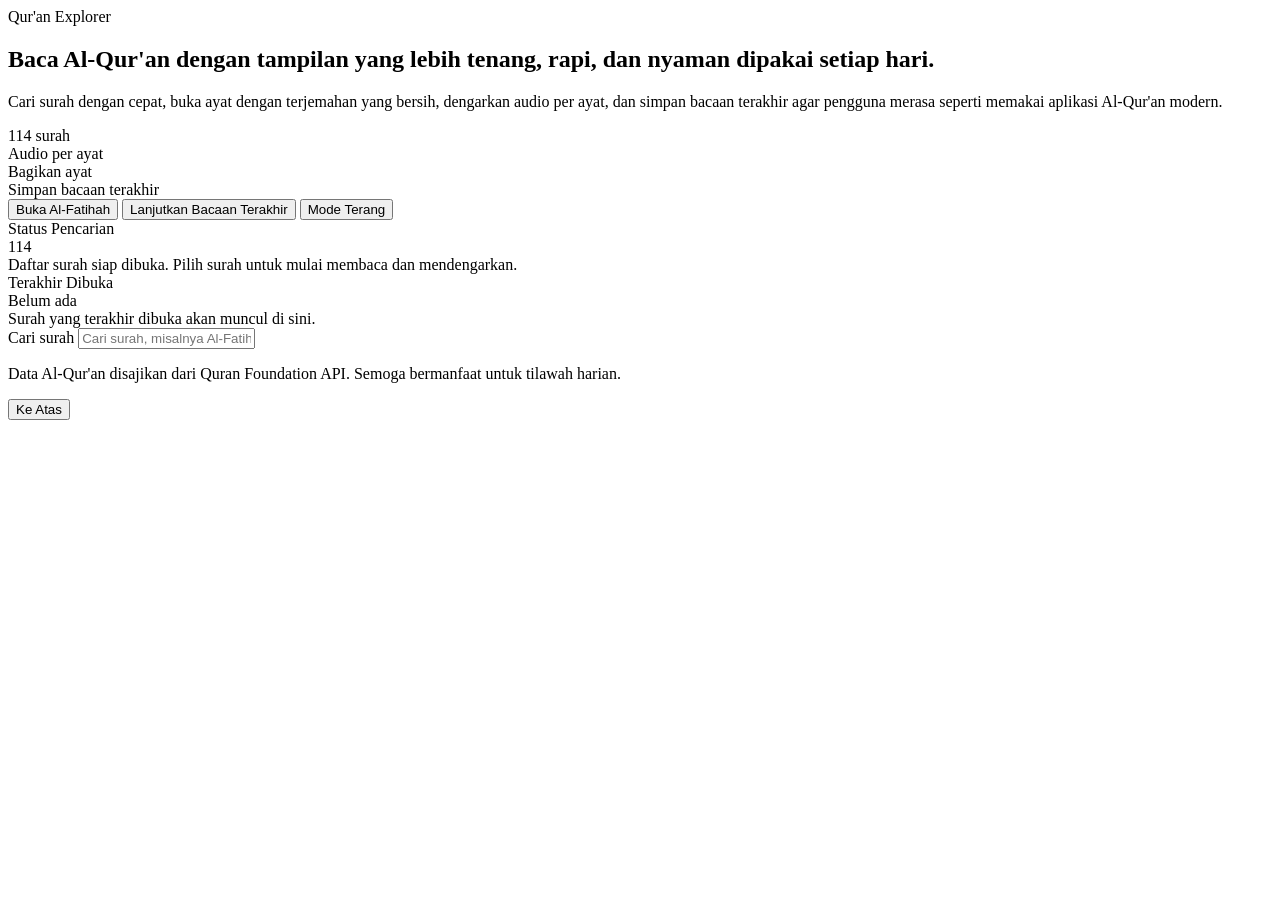
==== index.html @ 70265c22 "Update index.html" ====
<!DOCTYPE html>
<html lang="id">
<head>
<meta charset="UTF-8">
<meta name="viewport" content="width=device-width, initial-scale=1.0">
<link rel="icon" type="image/jpeg" href="https://files.catbox.moe/cnuo2n.png">
<title>Al-Qur'an</title>
<link rel="preconnect" href="https://fonts.googleapis.com">
<link rel="preconnect" href="https://fonts.gstatic.com" crossorigin>
<link href="https://fonts.googleapis.com/css2?family=Amiri+Quran&family=IBM+Plex+Sans+Arabic:wght@400;500;700&display=swap" rel="stylesheet">
<link rel="stylesheet" href="style-clean.css">
</head>
<body>
<main class="container">
  <section class="hero">
    <div class="hero-grid">
      <div>
        <div class="eyebrow">Qur'an Explorer</div>
        <h1>Baca Al-Qur'an dengan tampilan yang lebih tenang, rapi, dan nyaman dipakai setiap hari.</h1>
        <p>Cari surah dengan cepat, buka ayat dengan terjemahan yang bersih, dengarkan audio per ayat, dan simpan bacaan terakhir agar pengguna merasa seperti memakai aplikasi Al-Qur'an modern.</p>
        <div class="hero-chip-row">
          <div class="hero-chip">114 surah</div>
          <div class="hero-chip">Audio per ayat</div>
          <div class="hero-chip">Bagikan ayat</div>
          <div class="hero-chip">Simpan bacaan terakhir</div>
        </div>
        <div class="hero-actions">
          <button type="button" class="primary" onclick="loadSurah(1)">Buka Al-Fatihah</button>
          <button type="button" class="secondary" onclick="openLastRead()">Lanjutkan Bacaan Terakhir</button>
          <button type="button" class="theme-toggle" id="themeToggle">Mode Terang</button>
        </div>
      </div>

      <div class="hero-stats">
        <div class="hero-card">
          <div class="hero-card-label">Status Pencarian</div>
          <div class="hero-card-value" id="surah-count">114</div>
          <div class="hero-card-copy" id="surah-count-copy">Daftar surah siap dibuka. Pilih surah untuk mulai membaca dan mendengarkan.</div>
        </div>
        <div class="hero-card hero-card-lastread">
          <div class="hero-card-label">Terakhir Dibuka</div>
          <div class="hero-card-value hero-card-value-small" id="last-read-name">Belum ada</div>
          <div class="hero-card-copy" id="last-read-copy">Surah yang terakhir dibuka akan muncul di sini.</div>
        </div>
      </div>
    </div>

    <div class="search-box">
      <label class="sr-only" for="search">Cari surah</label>
      <input id="search" placeholder="Cari surah, misalnya Al-Fatihah..." autocomplete="off">
    </div>
  </section>

  <div class="stack">
    <section id="bookmarks" aria-live="polite"></section>
    <section id="list" aria-live="polite"></section>
    <section id="detail" aria-live="polite"></section>
  </div>
</main>
<footer class="app-footer">
  <div class="app-footer-inner">
    <p class="app-footer-copy">Data Al-Qur'an disajikan dari Quran Foundation API. Semoga bermanfaat untuk tilawah harian.</p>
    <button type="button" class="secondary app-footer-btn" onclick="window.scrollTo({ top: 0, behavior: 'smooth' })">Ke Atas</button>
  </div>
</footer>
<script src="script-clean.js"></script>
</body>
</html>
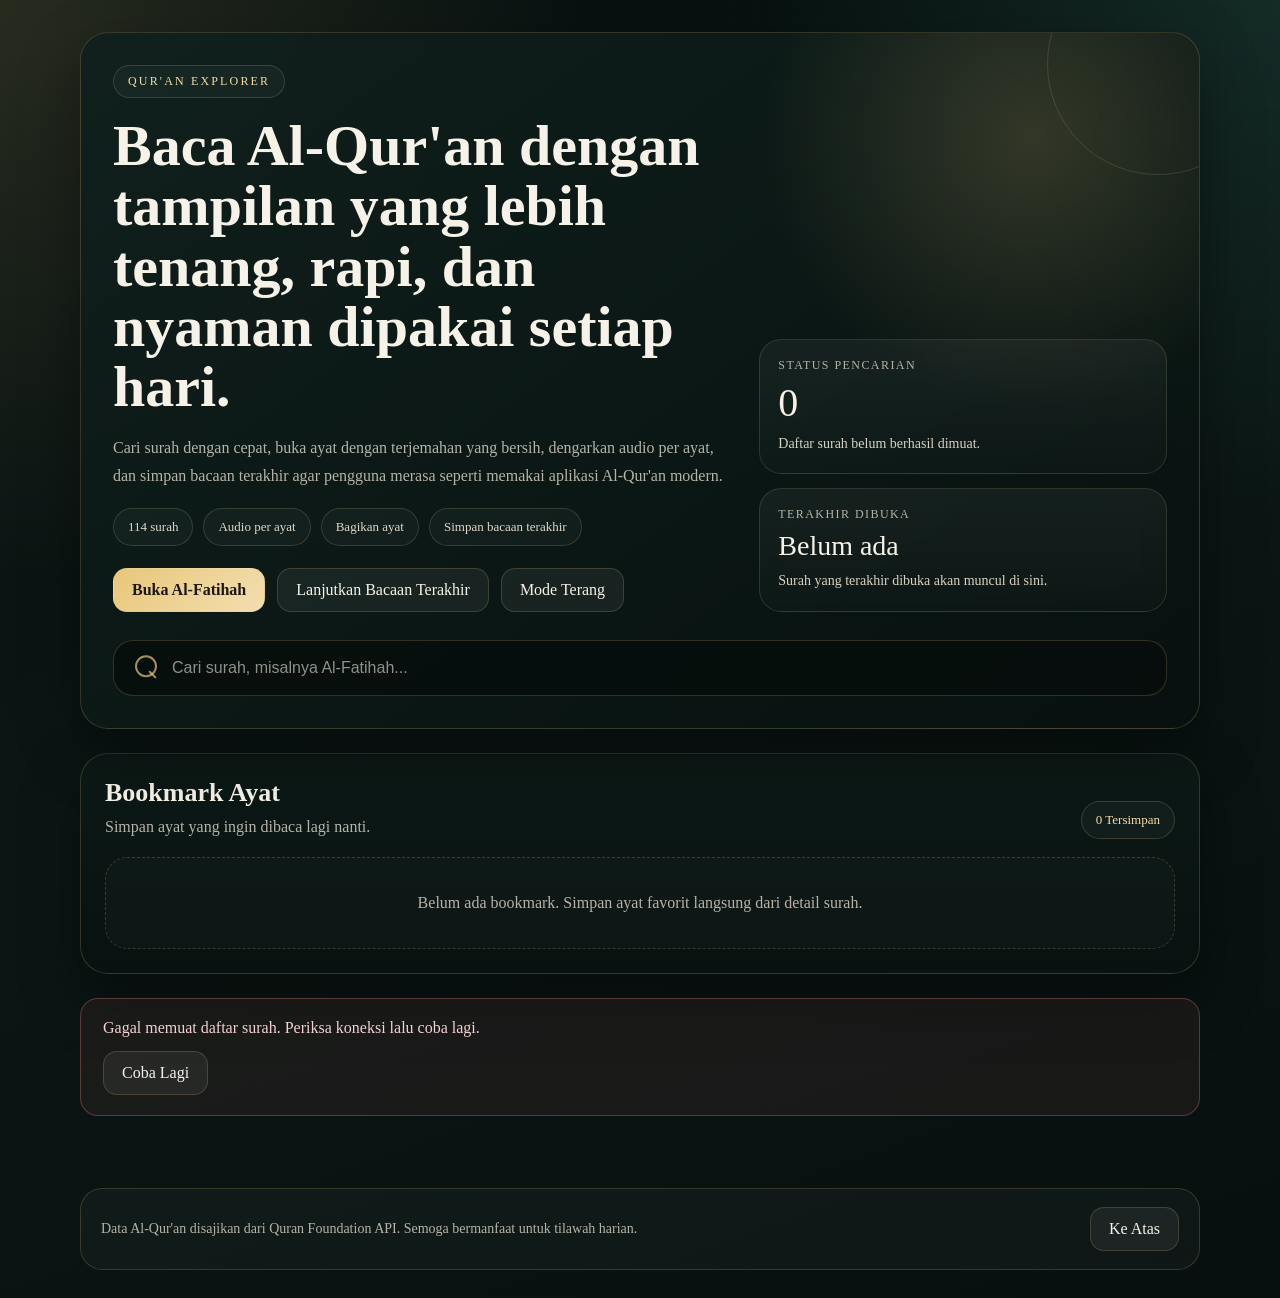
==== commit a617f59e: "Update index.html" ====
--- a/index.html
+++ b/index.html
@@ -8,7 +8,7 @@
 <link rel="preconnect" href="https://fonts.googleapis.com">
 <link rel="preconnect" href="https://fonts.gstatic.com" crossorigin>
 <link href="https://fonts.googleapis.com/css2?family=Amiri+Quran&family=IBM+Plex+Sans+Arabic:wght@400;500;700&display=swap" rel="stylesheet">
-<link rel="stylesheet" href="style-clean.css">
+<link rel="stylesheet" href="style.css">
 </head>
 <body>
 <main class="container">
@@ -63,6 +63,6 @@
     <button type="button" class="secondary app-footer-btn" onclick="window.scrollTo({ top: 0, behavior: 'smooth' })">Ke Atas</button>
   </div>
 </footer>
-<script src="script-clean.js"></script>
+<script src="script.js"></script>
 </body>
 </html>
--- a/style.css
+++ b/style.css
@@ -0,0 +1,1515 @@
+:root{
+  --bg:#08110f;
+  --bg-soft:#10201d;
+  --panel:rgba(12, 25, 22, 0.9);
+  --panel-strong:#132a25;
+  --line:rgba(202, 173, 111, 0.22);
+  --line-strong:rgba(240, 207, 138, 0.45);
+  --text:#f6f2e8;
+  --muted:#b7b3a8;
+  --accent:#e8c77a;
+  --accent-strong:#f4dba5;
+  --shadow:0 24px 60px rgba(0, 0, 0, 0.38);
+  --day-bg:#f8f4ed;
+  --day-panel:#fffaf1;
+  --day-text:#201a15;
+  --day-muted:#6e655c;
+  --day-line:rgba(178, 142, 83, 0.2);
+  --day-line-strong:rgba(178, 142, 83, 0.42);
+  --day-accent:#b0843f;
+  --day-accent-soft:#f2e2bc;
+  --day-shadow:0 22px 48px rgba(120, 91, 44, 0.12);
+}
+
+*{
+  box-sizing:border-box;
+}
+
+html{
+  scroll-behavior:smooth;
+}
+
+body{
+  margin:0;
+  min-height:100vh;
+  font-family:"IBM Plex Sans Arabic", Georgia, "Times New Roman", serif;
+  color:var(--text);
+  background:
+    radial-gradient(circle at top left, rgba(232, 199, 122, 0.15), transparent 32%),
+    radial-gradient(circle at top right, rgba(41, 86, 75, 0.35), transparent 28%),
+    linear-gradient(160deg, #06100f 0%, #0b1614 48%, #07100f 100%);
+}
+
+body::before{
+  content:"";
+  position:fixed;
+  inset:0;
+  pointer-events:none;
+  background-image:
+    linear-gradient(rgba(255,255,255,0.02) 1px, transparent 1px),
+    linear-gradient(90deg, rgba(255,255,255,0.02) 1px, transparent 1px);
+  background-size:26px 26px;
+  mask-image:linear-gradient(to bottom, rgba(0,0,0,0.35), rgba(0,0,0,0.08));
+}
+
+body.day{
+  color:var(--day-text);
+  background:
+    radial-gradient(circle at top left, rgba(214, 181, 109, 0.16), transparent 28%),
+    radial-gradient(circle at top right, rgba(214, 181, 109, 0.1), transparent 24%),
+    linear-gradient(160deg, #fcf8f0 0%, #efe5d3 48%, #fbf8f2 100%);
+}
+
+body.day::before{
+  background-image:
+    linear-gradient(rgba(124,96,54,0.04) 1px, transparent 1px),
+    linear-gradient(90deg, rgba(124,96,54,0.04) 1px, transparent 1px);
+}
+
+body.modal-open{
+  overflow:hidden;
+}
+
+.container{
+  width:min(1120px, calc(100% - 32px));
+  margin:0 auto;
+  padding:32px 0 48px;
+}
+
+.app-footer{
+  padding:0 0 28px;
+}
+
+.app-footer-inner{
+  width:min(1120px, calc(100% - 32px));
+  margin:0 auto;
+  padding:18px 20px;
+  border:1px solid var(--line);
+  border-radius:22px;
+  background:rgba(255,255,255,0.03);
+  display:flex;
+  align-items:center;
+  justify-content:space-between;
+  gap:16px;
+}
+
+.app-footer-copy{
+  margin:0;
+  color:var(--muted);
+  line-height:1.7;
+  font-size:14px;
+}
+
+.app-footer-btn{
+  white-space:nowrap;
+}
+
+.sr-only{
+  position:absolute;
+  width:1px;
+  height:1px;
+  padding:0;
+  margin:-1px;
+  overflow:hidden;
+  clip:rect(0, 0, 0, 0);
+  white-space:nowrap;
+  border:0;
+}
+
+.loading-spinner{
+  display:flex;
+  align-items:center;
+  justify-content:center;
+  min-height:200px;
+}
+
+.spinner{
+  width:48px;
+  height:48px;
+  border:4px solid rgba(232, 199, 122, 0.2);
+  border-top:4px solid var(--accent);
+  border-radius:50%;
+  animation:spin 1s linear infinite;
+}
+
+@keyframes spin{
+  0%{transform:rotate(0deg);}
+  100%{transform:rotate(360deg);}
+}
+
+.loading-text{
+  margin-left:16px;
+  color:var(--accent);
+  font-size:16px;
+}
+
+.hero{
+  position:relative;
+  overflow:hidden;
+  padding:32px;
+  margin-bottom:24px;
+  border:1px solid var(--line);
+  border-radius:28px;
+  background:
+    radial-gradient(circle at 85% 15%, rgba(232, 199, 122, 0.18), transparent 24%),
+    linear-gradient(145deg, rgba(16, 32, 29, 0.94), rgba(8, 17, 15, 0.92));
+  box-shadow:var(--shadow);
+}
+
+body.day .hero,
+body.day .detail-panel,
+body.day .surah,
+body.day .hero-card,
+body.day .player-banner,
+body.day .ayat,
+body.day .bismillah-card,
+body.day .bookmark-panel,
+body.day .bookmark-card,
+body.day .tajweed-guide{
+  background:linear-gradient(180deg, rgba(255,255,255,0.96), rgba(248, 242, 230, 0.95));
+  color:var(--day-text);
+  border-color:var(--day-line);
+  box-shadow:var(--day-shadow);
+}
+
+body.day .hero{
+  background:
+    radial-gradient(circle at 85% 15%, rgba(214, 181, 109, 0.18), transparent 24%),
+    linear-gradient(145deg, rgba(255,255,255,0.96), rgba(247, 240, 226, 0.98));
+}
+
+body.day .hero-chip,
+body.day .section-tag,
+body.day .detail-pill,
+body.day .surah-stat,
+body.day .ayat-number{
+  background:rgba(176, 132, 63, 0.08);
+  color:#7b5929;
+  border-color:rgba(176, 132, 63, 0.16);
+}
+
+body.day .hero p,
+body.day .hero-card-copy,
+body.day .section-copy,
+body.day .detail-subtitle,
+body.day .player-status-label,
+body.day .surah-meta,
+body.day .arti,
+body.day .status-box,
+body.day .empty-state{
+  color:var(--day-muted);
+}
+
+body.day .search-box input,
+body.day button,
+body.day .status-box{
+  background:rgba(255,255,255,0.85);
+  color:var(--day-text);
+  border-color:var(--day-line);
+}
+
+body.day .app-footer-inner{
+  background:rgba(255,255,255,0.72);
+  border-color:var(--day-line);
+  box-shadow:var(--day-shadow);
+}
+
+body.day .app-footer-copy{
+  color:var(--day-muted);
+}
+
+body.day .surah-number{
+  background:rgba(176, 132, 63, 0.08);
+  color:var(--day-accent);
+  border-color:rgba(176, 132, 63, 0.18);
+}
+
+body.day .surah-meta,
+body.day .bookmark-meta,
+body.day .tajweed-item-reading,
+body.day .tajweed-legend-copy{
+  color:var(--day-muted);
+}
+
+body.day .surah-arabic,
+body.day .detail-title,
+body.day .bookmark-title,
+body.day .tajweed-item-name{
+  color:#6f4b17;
+}
+
+body.day .player-status-text,
+body.day .bookmark-arti{
+  color:#52463c;
+}
+
+body.day .tajweed-item-arabic{
+  background:rgba(176, 132, 63, 0.09);
+  color:#7a5522;
+}
+
+body.day .tajweed-item-reading{
+  color:var(--day-muted);
+}
+
+body.day .arab-tajweed{
+  color:#2a241d;
+}
+
+body.day .empty-state{
+  background:rgba(255,255,255,0.65);
+  border-color:rgba(176, 132, 63, 0.2);
+}
+
+body.day button:hover{
+  border-color:var(--day-line-strong);
+  background:rgba(176, 132, 63, 0.08);
+}
+
+body.day button.primary{
+  background:linear-gradient(135deg, #c89d57, #edd6a6);
+  color:#2b2115;
+}
+
+body.day button.primary:hover{
+  background:linear-gradient(135deg, #d4aa63, #f1ddaf);
+}
+
+body.day .search-box input{
+  background:rgba(255,255,255,0.92);
+}
+
+body.day .search-box::before{
+  border-color:rgba(176, 132, 63, 0.8);
+}
+
+body.day .search-box::after{
+  background:rgba(176, 132, 63, 0.8);
+}
+
+body.day .surah:hover,
+body.day .ayat.is-playing,
+body.day .surah.is-selected{
+  border-color:var(--day-line-strong);
+  background:linear-gradient(180deg, rgba(255,255,255,0.98), rgba(243, 232, 210, 0.98));
+}
+
+body.day .share-panel{
+  background:linear-gradient(180deg, rgba(255,255,255,0.98), rgba(246, 237, 222, 0.98));
+  border-color:var(--day-line-strong);
+}
+
+body.day .reading-tools{
+  background:rgba(255,255,255,0.72);
+  border-color:var(--day-line);
+}
+
+body.day .reading-tools-text{
+  color:#5c5146;
+}
+
+body.day .jump-ayah-input{
+  background:rgba(255,255,255,0.9);
+  color:var(--day-text);
+  border-color:var(--day-line);
+}
+
+body.day .detail-fab-btn{
+  background:rgba(255,255,255,0.94);
+  color:#7a5522;
+  border-color:var(--day-line);
+  box-shadow:var(--day-shadow);
+}
+
+body.day .app-toast{
+  background:rgba(255,255,255,0.96);
+  color:var(--day-text);
+  border-color:var(--day-line);
+}
+
+.hero-grid{
+  position:relative;
+  z-index:1;
+  display:grid;
+  grid-template-columns:minmax(0, 1.45fr) minmax(280px, 0.95fr);
+  gap:24px;
+  align-items:end;
+}
+
+.hero::after{
+  content:"";
+  position:absolute;
+  width:220px;
+  height:220px;
+  right:-70px;
+  top:-80px;
+  border-radius:50%;
+  border:1px solid rgba(240, 219, 165, 0.14);
+}
+
+.eyebrow{
+  display:inline-flex;
+  align-items:center;
+  gap:8px;
+  padding:8px 14px;
+  margin-bottom:18px;
+  border:1px solid rgba(240, 219, 165, 0.16);
+  border-radius:999px;
+  background:rgba(255,255,255,0.03);
+  color:var(--accent-strong);
+  font-size:12px;
+  letter-spacing:0.18em;
+  text-transform:uppercase;
+}
+
+.hero h1{
+  margin:0;
+  max-width:650px;
+  font-size:clamp(34px, 5vw, 58px);
+  line-height:1.04;
+  font-weight:700;
+}
+
+.hero p{
+  margin:16px 0 0;
+  max-width:650px;
+  color:var(--muted);
+  font-size:16px;
+  line-height:1.75;
+}
+
+.hero-chip-row{
+  display:flex;
+  flex-wrap:wrap;
+  gap:10px;
+  margin-top:18px;
+}
+
+.hero-chip{
+  padding:10px 14px;
+  border:1px solid rgba(240, 219, 165, 0.16);
+  border-radius:999px;
+  background:rgba(255,255,255,0.03);
+  color:#dfd7c8;
+  font-size:13px;
+}
+
+.hero-actions{
+  display:flex;
+  flex-wrap:wrap;
+  gap:12px;
+  margin-top:22px;
+}
+
+.hero-stats{
+  display:grid;
+  gap:14px;
+}
+
+.hero-card{
+  padding:18px;
+  border:1px solid rgba(240, 219, 165, 0.14);
+  border-radius:22px;
+  background:linear-gradient(180deg, rgba(255,255,255,0.05), rgba(255,255,255,0.02));
+  backdrop-filter:blur(10px);
+}
+
+.hero-card-label{
+  margin-bottom:10px;
+  color:var(--muted);
+  font-size:12px;
+  letter-spacing:0.12em;
+  text-transform:uppercase;
+}
+
+.hero-card-value{
+  font-size:40px;
+  line-height:1;
+}
+
+.hero-card-value-small{
+  font-size:28px;
+}
+
+.hero-card-copy{
+  margin-top:10px;
+  color:#d8d2c4;
+  line-height:1.6;
+  font-size:14px;
+}
+
+.search-box{
+  position:relative;
+  margin-top:28px;
+}
+
+.search-box input{
+  width:100%;
+  padding:18px 22px 18px 58px;
+  border:1px solid var(--line);
+  border-radius:20px;
+  background:rgba(6, 13, 12, 0.72);
+  color:var(--text);
+  font-size:16px;
+  outline:none;
+  transition:border-color .25s ease, box-shadow .25s ease, transform .25s ease;
+}
+
+.search-box input::placeholder{
+  color:#8f9189;
+}
+
+.search-box::before{
+  content:"";
+  position:absolute;
+  left:22px;
+  top:50%;
+  width:18px;
+  height:18px;
+  border:2px solid rgba(232, 199, 122, 0.7);
+  border-radius:50%;
+  transform:translateY(-58%);
+}
+
+.search-box::after{
+  content:"";
+  position:absolute;
+  left:36px;
+  top:54%;
+  width:10px;
+  height:2px;
+  border-radius:999px;
+  background:rgba(232, 199, 122, 0.7);
+  transform:rotate(45deg);
+  transform-origin:left center;
+}
+
+.search-box input:focus{
+  border-color:var(--line-strong);
+  box-shadow:0 0 0 5px rgba(232, 199, 122, 0.08);
+  transform:translateY(-1px);
+}
+
+.stack{
+  display:grid;
+  gap:24px;
+}
+
+.list-grid{
+  display:grid;
+  grid-template-columns:repeat(auto-fit, minmax(240px, 1fr));
+  gap:16px;
+}
+
+.section-head{
+  display:flex;
+  align-items:flex-end;
+  justify-content:space-between;
+  gap:16px;
+  margin:0 0 18px;
+}
+
+.section-title{
+  margin:0;
+  font-size:26px;
+}
+
+.section-copy{
+  margin-top:6px;
+  color:var(--muted);
+  line-height:1.6;
+}
+
+.section-tag{
+  padding:10px 14px;
+  border:1px solid var(--line);
+  border-radius:999px;
+  background:rgba(255,255,255,0.03);
+  color:var(--accent-strong);
+  font-size:13px;
+  white-space:nowrap;
+}
+
+.surah{
+  position:relative;
+  overflow:hidden;
+  width:100%;
+  padding:18px;
+  border:1px solid var(--line);
+  border-radius:22px;
+  background:linear-gradient(180deg, rgba(18, 36, 32, 0.94), rgba(10, 22, 19, 0.96));
+  box-shadow:0 20px 40px rgba(0, 0, 0, 0.18);
+  cursor:pointer;
+  text-align:left;
+  transition:transform .22s ease, border-color .22s ease, box-shadow .22s ease;
+}
+
+.surah::before{
+  content:"";
+  position:absolute;
+  inset:0;
+  background:linear-gradient(135deg, rgba(232, 199, 122, 0.08), transparent 45%);
+  opacity:0;
+  transition:opacity .22s ease;
+}
+
+.surah:hover{
+  transform:translateY(-4px);
+  border-color:var(--line-strong);
+  box-shadow:0 24px 45px rgba(0, 0, 0, 0.28);
+}
+
+.surah:hover::before,
+.surah.is-selected::before{
+  opacity:1;
+}
+
+.surah.is-selected{
+  border-color:var(--line-strong);
+  background:linear-gradient(180deg, rgba(28, 54, 48, 0.98), rgba(11, 24, 21, 0.98));
+}
+
+.surah:focus-visible,
+button:focus-visible,
+.search-box input:focus-visible{
+  outline:2px solid var(--accent-strong);
+  outline-offset:3px;
+}
+
+.surah-number{
+  display:flex;
+  align-items:center;
+  justify-content:center;
+  width:46px;
+  height:46px;
+  margin-bottom:18px;
+  border:1px solid rgba(240, 219, 165, 0.22);
+  border-radius:16px;
+  background:rgba(255,255,255,0.03);
+  color:var(--accent);
+  font-size:15px;
+}
+
+.surah-name{
+  margin:0 0 6px;
+  font-size:23px;
+  line-height:1.2;
+}
+
+.surah-arabic{
+  color:var(--accent-strong);
+  font-size:18px;
+  text-align:right;
+}
+
+.surah-meta{
+  margin-top:10px;
+  color:var(--muted);
+  font-size:14px;
+  line-height:1.6;
+}
+
+.surah-stats{
+  display:flex;
+  flex-wrap:wrap;
+  gap:8px;
+  margin-top:14px;
+}
+
+.surah-stat{
+  padding:6px 10px;
+  border:1px solid rgba(240, 219, 165, 0.12);
+  border-radius:999px;
+  background:rgba(255,255,255,0.03);
+  color:#ddd4c3;
+  font-size:12px;
+}
+
+.surah-foot{
+  display:flex;
+  align-items:center;
+  justify-content:space-between;
+  gap:12px;
+  margin-top:18px;
+}
+
+.surah-badge{
+  padding:7px 10px;
+  border-radius:999px;
+  background:rgba(232, 199, 122, 0.12);
+  color:var(--accent-strong);
+  font-size:12px;
+}
+
+.surah-arrow{
+  color:var(--accent-strong);
+  font-size:13px;
+  letter-spacing:0.08em;
+  text-transform:uppercase;
+}
+
+.detail-panel{
+  padding:24px;
+  border:1px solid var(--line);
+  border-radius:28px;
+  background:linear-gradient(180deg, rgba(13, 26, 23, 0.98), rgba(8, 18, 16, 0.96));
+  box-shadow:var(--shadow);
+}
+
+.bookmark-panel{
+  padding:24px;
+  border:1px solid var(--line);
+  border-radius:28px;
+  background:linear-gradient(180deg, rgba(13, 26, 23, 0.98), rgba(8, 18, 16, 0.96));
+  box-shadow:var(--shadow);
+}
+
+.bookmark-list{
+  display:grid;
+  grid-template-columns:repeat(auto-fit, minmax(260px, 1fr));
+  gap:16px;
+}
+
+.bookmark-card{
+  padding:18px;
+  border:1px solid var(--line);
+  border-radius:22px;
+  background:rgba(255,255,255,0.03);
+}
+
+.bookmark-top,
+.bookmark-actions{
+  display:flex;
+  align-items:flex-start;
+  justify-content:space-between;
+  gap:12px;
+}
+
+.bookmark-title{
+  font-size:20px;
+  font-weight:700;
+}
+
+.bookmark-meta{
+  margin-top:4px;
+  color:var(--muted);
+  font-size:14px;
+}
+
+.bookmark-arab{
+  margin:16px 0 10px;
+  text-align:right;
+  font-family:"Amiri Quran", "Traditional Arabic", serif;
+  font-size:28px;
+  line-height:1.9;
+}
+
+.bookmark-arti{
+  color:#d4cec1;
+  line-height:1.7;
+  font-size:14px;
+}
+
+.detail-shell{
+  display:grid;
+  gap:16px;
+}
+
+.detail-head{
+  display:flex;
+  align-items:flex-start;
+  justify-content:space-between;
+  gap:16px;
+}
+
+.detail-title{
+  margin:0;
+  font-size:30px;
+}
+
+.detail-subtitle{
+  margin-top:8px;
+  color:var(--muted);
+  line-height:1.6;
+}
+
+.detail-meta{
+  display:flex;
+  flex-wrap:wrap;
+  gap:10px;
+  margin-top:16px;
+}
+
+.detail-pill{
+  padding:10px 14px;
+  border:1px solid rgba(240, 219, 165, 0.16);
+  border-radius:999px;
+  background:rgba(255,255,255,0.03);
+  color:#ddd4c3;
+  font-size:13px;
+}
+
+.top-buttons{
+  display:flex;
+  flex-wrap:wrap;
+  gap:10px;
+}
+
+.bismillah-card{
+  padding:18px 20px;
+  border:1px solid rgba(240, 219, 165, 0.14);
+  border-radius:20px;
+  text-align:center;
+  font-size:clamp(32px, 4vw, 42px);
+  line-height:2;
+  color:#ffffff;
+  background:rgba(255,255,255,0.03);
+}
+
+.detail-fab{
+  position:fixed;
+  right:18px;
+  bottom:20px;
+  z-index:900;
+  display:flex;
+  flex-direction:column;
+  gap:10px;
+}
+
+.detail-fab-btn{
+  width:48px;
+  height:48px;
+  padding:0;
+  border-radius:50%;
+  border:1px solid rgba(240, 219, 165, 0.18);
+  background:rgba(8, 17, 15, 0.92);
+  color:var(--accent-strong);
+  box-shadow:0 18px 36px rgba(0, 0, 0, 0.28);
+  backdrop-filter:blur(10px);
+}
+
+.detail-fab-icon{
+  display:inline-flex;
+  align-items:center;
+  justify-content:center;
+  font-size:22px;
+  line-height:1;
+}
+
+.detail-fab-btn:hover{
+  background:rgba(21, 39, 34, 0.96);
+}
+
+.player-banner{
+  display:flex;
+  align-items:center;
+  justify-content:space-between;
+  gap:14px;
+  padding:14px 16px;
+  border:1px solid rgba(240, 219, 165, 0.14);
+  border-radius:18px;
+  background:rgba(255,255,255,0.03);
+}
+
+.player-status-label{
+  margin-bottom:4px;
+  color:var(--muted);
+  font-size:12px;
+  letter-spacing:0.12em;
+  text-transform:uppercase;
+}
+
+.player-status-text{
+  color:#ebe1cf;
+  line-height:1.55;
+}
+
+.reading-tools{
+  display:flex;
+  align-items:center;
+  justify-content:space-between;
+  gap:14px;
+  padding:16px;
+  border:1px solid rgba(240, 219, 165, 0.14);
+  border-radius:20px;
+  background:rgba(255,255,255,0.03);
+}
+
+.reading-tools-title{
+  font-size:18px;
+  font-weight:700;
+}
+
+.reading-tools-text{
+  margin-top:4px;
+  color:var(--muted);
+  line-height:1.55;
+  font-size:14px;
+}
+
+.reading-tools-actions{
+  display:flex;
+  flex-wrap:wrap;
+  align-items:center;
+  gap:10px;
+}
+
+.reading-tools-btn{
+  white-space:nowrap;
+}
+
+.jump-ayah-box{
+  display:flex;
+  align-items:center;
+  gap:10px;
+}
+
+.jump-ayah-input{
+  width:130px;
+  padding:11px 14px;
+  border:1px solid var(--line);
+  border-radius:14px;
+  background:rgba(6, 13, 12, 0.6);
+  color:var(--text);
+  font:inherit;
+  outline:none;
+}
+
+.jump-ayah-input:focus{
+  border-color:var(--line-strong);
+  box-shadow:0 0 0 4px rgba(232, 199, 122, 0.08);
+}
+
+.jump-ayah-input::-webkit-outer-spin-button,
+.jump-ayah-input::-webkit-inner-spin-button{
+  -webkit-appearance:none;
+  margin:0;
+}
+
+.tajweed-guide{
+  padding:18px;
+  border:1px solid rgba(240, 219, 165, 0.14);
+  border-radius:20px;
+  background:rgba(255,255,255,0.03);
+}
+
+.tajweed-guide-head{
+  display:flex;
+  align-items:flex-start;
+  justify-content:space-between;
+  gap:14px;
+}
+
+.tajweed-legend-title{
+  margin:0;
+  font-size:20px;
+}
+
+.tajweed-legend-copy{
+  margin:6px 0 0;
+  color:var(--muted);
+  line-height:1.6;
+}
+
+.tajweed-toggle-btn{
+  white-space:nowrap;
+}
+
+.tajweed-guide-panel{
+  margin-top:14px;
+}
+
+.tajweed-legend-list{
+  display:grid;
+  grid-template-columns:repeat(auto-fit, minmax(180px, 1fr));
+  gap:10px;
+}
+
+.tajweed-item{
+  display:flex;
+  align-items:flex-start;
+  gap:10px;
+  padding:10px 12px;
+  border:1px solid rgba(240, 219, 165, 0.1);
+  border-radius:16px;
+  background:rgba(255,255,255,0.025);
+}
+
+.tajweed-chip{
+  display:inline-flex;
+  align-items:center;
+  justify-content:center;
+  min-width:74px;
+  padding:7px 10px;
+  border-radius:999px;
+  color:#111;
+  font-size:12px;
+  font-weight:700;
+}
+
+.tajweed-item-name{
+  color:#ebe1cf;
+  font-size:14px;
+  font-weight:700;
+}
+
+.tajweed-item-copy{
+  display:grid;
+  gap:4px;
+  min-width:0;
+}
+
+.tajweed-item-arabic{
+  display:inline-flex;
+  align-items:center;
+  width:fit-content;
+  max-width:100%;
+  padding:3px 8px;
+  border-radius:999px;
+  background:rgba(232, 199, 122, 0.08);
+  color:var(--accent-strong);
+  font-family:"Amiri Quran", "Traditional Arabic", serif;
+  font-size:15px;
+  line-height:1.35;
+  white-space:nowrap;
+  overflow:hidden;
+  text-overflow:ellipsis;
+}
+
+.tajweed-item-reading{
+  color:var(--muted);
+  font-size:13px;
+  line-height:1.55;
+}
+
+button{
+  padding:12px 18px;
+  border:1px solid var(--line);
+  border-radius:14px;
+  background:rgba(255,255,255,0.03);
+  color:var(--text);
+  font:inherit;
+  cursor:pointer;
+  transition:transform .18s ease, border-color .18s ease, background .18s ease, color .18s ease;
+}
+
+button:hover{
+  transform:translateY(-1px);
+  border-color:var(--line-strong);
+  background:rgba(232, 199, 122, 0.12);
+}
+
+button.primary{
+  background:linear-gradient(135deg, #e8c77a, #f3deb0);
+  border-color:transparent;
+  color:#1d1710;
+  font-weight:700;
+}
+
+button.primary:hover{
+  background:linear-gradient(135deg, #f1d796, #f7e6be);
+}
+
+button.secondary,
+.theme-toggle{
+  background:rgba(255,255,255,0.06);
+}
+
+button.is-active{
+  border-color:var(--line-strong);
+  background:rgba(232, 199, 122, 0.16);
+  color:var(--accent-strong);
+}
+
+button:disabled{
+  opacity:0.55;
+  cursor:not-allowed;
+  transform:none;
+}
+
+.ayat-list{
+  display:grid;
+  gap:16px;
+}
+
+.ayat{
+  padding:20px;
+  border:1px solid var(--line);
+  border-radius:22px;
+  background:rgba(255,255,255,0.025);
+  transition:border-color .2s ease, background .2s ease, transform .2s ease;
+  overflow:hidden;
+}
+
+.ayat.is-playing{
+  border-color:var(--line-strong);
+  background:rgba(232, 199, 122, 0.06);
+  transform:translateY(-2px);
+}
+
+.ayat.is-focused{
+  border-color:#f4dba5;
+  box-shadow:0 0 0 4px rgba(244, 219, 165, 0.12);
+}
+
+.ayat-number{
+  display:inline-flex;
+  align-items:center;
+  justify-content:center;
+  min-width:36px;
+  height:36px;
+  padding:0 10px;
+  margin-bottom:16px;
+  border-radius:999px;
+  background:rgba(232, 199, 122, 0.12);
+  color:var(--accent-strong);
+  font-size:13px;
+}
+
+.arab{
+  margin-bottom:16px;
+  text-align:right;
+  font-family:"Amiri Quran", "Traditional Arabic", serif;
+  font-size:clamp(34px, 4.2vw, 46px);
+  line-height:2.05;
+  letter-spacing:0;
+  overflow-wrap:anywhere;
+}
+
+.arab-tajweed{
+  direction:rtl;
+  unicode-bidi:plaintext;
+}
+
+.arab-tajweed tajweed,
+.arab-tajweed .tajweed{
+  font:inherit;
+}
+
+.arab-tajweed tajweed.ham_wasl,
+.arab-tajweed .ham_wasl,
+.tajweed-chip.ham_wasl{color:#1a1a1a;background:#c7c7c7;}
+
+.arab-tajweed tajweed.slnt,
+.arab-tajweed .slnt,
+.tajweed-chip.slnt{color:#111;background:#9fb3c8;}
+
+.arab-tajweed tajweed.ghn,
+.arab-tajweed .ghn,
+.tajweed-chip.ghn{color:#111;background:#f5a524;}
+
+.arab-tajweed tajweed.idgh_ghn,
+.arab-tajweed .idgh_ghn,
+.tajweed-chip.idgh_ghn{color:#111;background:#8ad06d;}
+
+.arab-tajweed tajweed.ikhf,
+.arab-tajweed .ikhf,
+.tajweed-chip.ikhf{color:#111;background:#63c0df;}
+
+.arab-tajweed tajweed.iqlb,
+.arab-tajweed .iqlb,
+.tajweed-chip.iqlb{color:#111;background:#d47474;}
+
+.arab-tajweed tajweed.idgh_w_ghn,
+.arab-tajweed .idgh_w_ghn,
+.tajweed-chip.idgh_w_ghn{color:#111;background:#b58cff;}
+
+.arab-tajweed tajweed.qlq,
+.arab-tajweed .qlq,
+.tajweed-chip.qlq{color:#111;background:#f28f45;}
+
+.arab-tajweed tajweed.madda_normal,
+.arab-tajweed .madda_normal,
+.tajweed-chip.madda_normal{color:#111;background:#68d0ae;}
+
+.arab-tajweed tajweed.madda_permissible,
+.arab-tajweed .madda_permissible,
+.arab-tajweed tajweed.madda_necessary,
+.arab-tajweed .madda_necessary,
+.arab-tajweed tajweed.madda_obligatory,
+.arab-tajweed .madda_obligatory,
+.tajweed-chip.madda_permissible,
+.tajweed-chip.madda_necessary,
+.tajweed-chip.madda_obligatory{color:#111;background:#f0d66f;}
+
+.arab-tajweed tajweed.qalaqah,
+.arab-tajweed .qalaqah,
+.tajweed-chip.qalaqah{color:#111;background:#f28f45;}
+
+.arti{
+  color:#d4cec1;
+  font-size:15px;
+  line-height:1.75;
+  overflow-wrap:anywhere;
+}
+
+.progress{
+  height:6px;
+  margin-top:18px;
+  border-radius:999px;
+  background:rgba(255,255,255,0.08);
+  overflow:hidden;
+}
+
+.progress-bar{
+  height:100%;
+  width:0;
+  border-radius:inherit;
+  background:linear-gradient(90deg, #d7b160, #f4deb0);
+  transition:width .12s linear;
+}
+
+.ayat-buttons{
+  display:flex;
+  flex-wrap:wrap;
+  align-items:center;
+  gap:14px;
+  margin-top:14px;
+}
+
+.play-btn,
+.share-ayat-btn,
+.bookmark-btn{
+  width:auto;
+}
+
+.ayat-buttons button{
+  min-height:auto;
+  padding:0;
+  border:none;
+  border-radius:0;
+  background:transparent;
+  box-shadow:none;
+}
+
+.icon-btn{
+  display:inline-flex;
+  align-items:center;
+  justify-content:center;
+  padding:0;
+  border:none;
+  background:transparent;
+  box-shadow:none;
+  width:auto;
+  min-width:0;
+  min-height:0;
+}
+
+.icon-btn-icon{
+  display:inline-flex;
+  align-items:center;
+  justify-content:center;
+  width:22px;
+  height:22px;
+  line-height:1;
+}
+
+.icon-btn-icon svg{
+  display:block;
+  width:100%;
+  height:100%;
+}
+
+.ayat-buttons .icon-btn:hover{
+  transform:translateY(-1px);
+  border:none;
+  background:transparent;
+  color:var(--accent-strong);
+}
+
+.ayat-buttons .icon-btn:focus-visible{
+  outline:2px solid rgba(240, 219, 165, 0.45);
+  outline-offset:6px;
+  border-radius:0;
+}
+
+.share-ayat-btn{
+  background:transparent;
+  color:var(--accent);
+  border:none;
+  font-weight:400;
+}
+
+.bookmark-btn.is-bookmarked{
+  border:none;
+  background:transparent;
+  color:var(--accent-strong);
+}
+
+.share-modal{
+  position:fixed;
+  inset:0;
+  display:flex;
+  align-items:center;
+  justify-content:center;
+  z-index:1000;
+  opacity:0;
+  visibility:hidden;
+  transition:opacity .25s ease, visibility .25s ease;
+}
+
+.share-modal.open{
+  opacity:1;
+  visibility:visible;
+}
+
+.share-backdrop{
+  position:absolute;
+  inset:0;
+  background:rgba(8, 17, 15, 0.94);
+}
+
+.share-panel{
+  position:relative;
+  z-index:1;
+  background:var(--panel-strong);
+  border:1px solid var(--line-strong);
+  border-radius:24px;
+  padding:28px;
+  max-width:420px;
+  width:min(92vw, 420px);
+  max-height:88vh;
+  overflow-y:auto;
+  box-shadow:var(--shadow);
+  text-align:center;
+}
+
+.share-image-canvas{
+  display:block;
+  max-width:100%;
+  border-radius:16px;
+  box-shadow:var(--shadow);
+  margin:18px auto 20px;
+}
+
+.share-buttons{
+  display:flex;
+  gap:12px;
+  flex-wrap:wrap;
+  justify-content:center;
+}
+
+.share-loading{
+  display:none;
+  margin:20px 0;
+  min-height:120px;
+}
+
+.share-loading.open{
+  display:flex;
+}
+
+.empty-state{
+  padding:36px 24px;
+  border:1px dashed rgba(240, 219, 165, 0.18);
+  border-radius:22px;
+  text-align:center;
+  color:var(--muted);
+  background:rgba(255,255,255,0.02);
+}
+
+.status-box{
+  padding:20px 22px;
+  border:1px solid var(--line);
+  border-radius:18px;
+  background:rgba(255,255,255,0.03);
+  color:#ddd4c3;
+}
+
+.status-box.error{
+  border-color:rgba(214, 116, 116, 0.35);
+  background:rgba(214, 116, 116, 0.08);
+  color:#f3d1d1;
+}
+
+.status-box p{
+  margin:0 0 14px;
+}
+
+.app-toast{
+  position:fixed;
+  left:50%;
+  bottom:26px;
+  transform:translateX(-50%) translateY(20px);
+  padding:12px 16px;
+  border:1px solid rgba(240, 219, 165, 0.18);
+  border-radius:14px;
+  background:rgba(8, 17, 15, 0.96);
+  color:#f6f2e8;
+  box-shadow:var(--shadow);
+  opacity:0;
+  visibility:hidden;
+  transition:opacity .2s ease, transform .2s ease, visibility .2s ease;
+  z-index:1200;
+}
+
+.app-toast.open{
+  opacity:1;
+  visibility:visible;
+  transform:translateX(-50%) translateY(0);
+}
+
+@media (max-width:720px){
+  .container{
+    width:min(100% - 20px, 1120px);
+    padding:20px 0 32px;
+  }
+
+  .app-footer{
+    padding:0 0 20px;
+  }
+
+  .app-footer-inner{
+    width:min(100% - 20px, 1120px);
+    padding:14px 16px;
+    flex-direction:column;
+    align-items:flex-start;
+  }
+
+  .app-footer-btn{
+    width:100%;
+  }
+
+  .hero{
+    padding:22px 18px;
+    border-radius:22px;
+  }
+
+  .hero-grid{
+    grid-template-columns:1fr;
+  }
+
+  .detail-panel{
+    padding:18px;
+    border-radius:22px;
+  }
+
+  .bookmark-panel{
+    padding:18px;
+    border-radius:22px;
+  }
+
+  .reading-tools{
+    flex-direction:column;
+    align-items:flex-start;
+    padding:14px;
+  }
+
+  .reading-tools-actions{
+    width:100%;
+    flex-direction:column;
+    align-items:stretch;
+  }
+
+  .reading-tools-btn{
+    width:100%;
+  }
+
+  .jump-ayah-box{
+    width:100%;
+  }
+
+  .jump-ayah-input{
+    width:100%;
+    min-width:0;
+  }
+
+  .tajweed-legend-list{
+    grid-template-columns:1fr;
+  }
+
+  .tajweed-guide-head{
+    flex-direction:column;
+    align-items:flex-start;
+  }
+
+  .detail-head,
+  .player-banner{
+    flex-direction:column;
+    align-items:flex-start;
+  }
+
+  .detail-title{
+    font-size:26px;
+  }
+
+  .top-buttons{
+    width:100%;
+  }
+
+  .top-buttons button,
+  .hero-actions button{
+    width:100%;
+  }
+
+  .surah{
+    padding:16px;
+  }
+
+  .ayat{
+    padding:18px;
+    border-radius:18px;
+  }
+
+  .arab{
+    font-size:clamp(28px, 9vw, 38px);
+    line-height:1.95;
+    margin-bottom:14px;
+  }
+
+  .arti{
+    font-size:14px;
+    line-height:1.7;
+  }
+
+  .ayat-buttons{
+    gap:12px;
+    margin-top:12px;
+  }
+
+  .ayat-buttons button{
+    min-height:auto;
+    padding:0;
+    border-radius:0;
+    font-size:inherit;
+    line-height:1;
+  }
+
+  .icon-btn{
+    padding:0;
+  }
+
+  .icon-btn-icon{
+    width:20px;
+    height:20px;
+  }
+
+  .play-btn,
+  .share-ayat-btn,
+  .bookmark-btn{
+    width:auto;
+  }
+
+  .progress{
+    margin-top:14px;
+  }
+
+  .share-panel{
+    padding:22px;
+  }
+
+  .detail-fab{
+    right:12px;
+    bottom:14px;
+    gap:8px;
+  }
+
+  .detail-fab-btn{
+    width:42px;
+    height:42px;
+  }
+
+  .detail-fab-icon{
+    font-size:18px;
+  }
+}
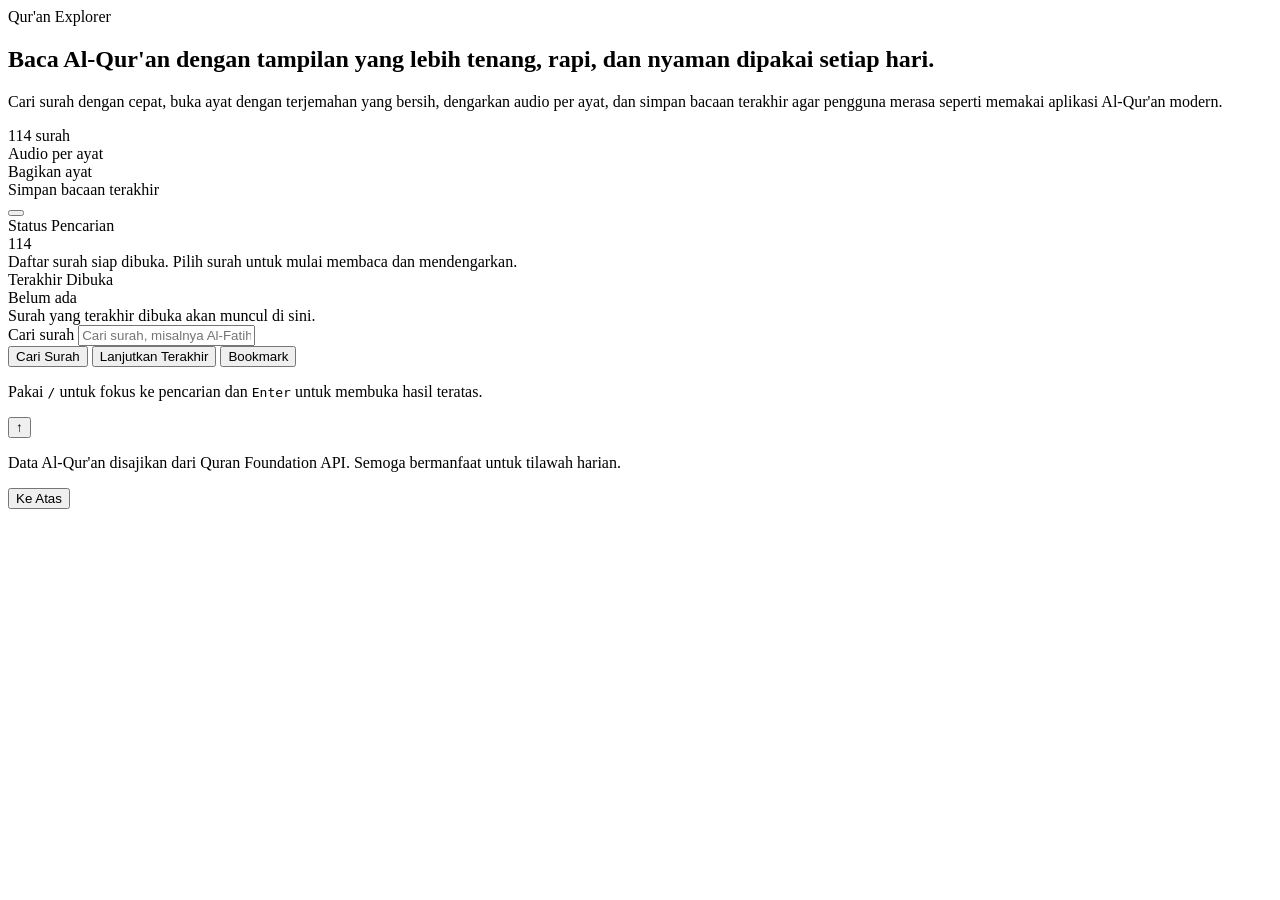
==== commit 2c2a97b7: "Update index.html" ====
--- a/index.html
+++ b/index.html
@@ -3,16 +3,57 @@
 <head>
 <meta charset="UTF-8">
 <meta name="viewport" content="width=device-width, initial-scale=1.0">
+<meta name="description" content="Baca Al-Qur'an online dengan tampilan bersih dan nyaman. Cari surah, baca ayat dengan tajwid berwarna, dengarkan audio per ayat, simpan bacaan terakhir, dan bagikan ayat dengan mudah.">
+<meta name="keywords" content="Al-Qur'an, Quran, baca Al-Qur'an online, tajwid warna, audio ayat, terjemahan Indonesia, daftar surah, ayat Al-Qur'an, Quran Explorer, mushaf digital">
+<meta name="robots" content="index, follow, max-image-preview:large, max-snippet:-1, max-video-preview:-1">
+<meta name="author" content="Project Irmaf">
+<meta name="application-name" content="Qur'an Explorer">
+<meta name="theme-color" content="#08110f">
+<meta name="format-detection" content="telephone=no">
+<link rel="canonical" href="https://myquran-id.vercel.app/">
+<meta property="og:locale" content="id_ID">
+<meta property="og:type" content="website">
+<meta property="og:title" content="Qur'an Explorer | Baca Al-Qur'an Online dengan Tajwid dan Audio">
+<meta property="og:description" content="Baca Al-Qur'an online dengan tajwid berwarna, audio per ayat, terjemahan yang rapi, dan fitur simpan bacaan terakhir.">
+<meta property="og:site_name" content="Qur'an Explorer">
+<meta property="og:url" content="https://myquran-id.vercel.app/">
+<meta property="og:image" content="https://files.catbox.moe/cnuo2n.png">
+<meta property="og:image:alt" content="Ikon Qur'an Explorer">
+<meta property="og:image:width" content="1200">
+<meta property="og:image:height" content="1200">
+<meta name="twitter:card" content="summary_large_image">
+<meta name="twitter:title" content="Qur'an Explorer | Baca Al-Qur'an Online dengan Tajwid dan Audio">
+<meta name="twitter:description" content="Cari surah, baca ayat dengan tajwid berwarna, dengarkan audio, dan lanjutkan bacaan terakhir dengan lebih nyaman.">
+<meta name="twitter:image" content="https://files.catbox.moe/cnuo2n.png">
+<meta name="twitter:url" content="https://myquran-id.vercel.app/">
 <link rel="icon" type="image/jpeg" href="https://files.catbox.moe/cnuo2n.png">
-<title>Al-Qur'an</title>
+<title>Qur'an Explorer | Baca Al-Qur'an Online dengan Tajwid dan Audio</title>
 <link rel="preconnect" href="https://fonts.googleapis.com">
 <link rel="preconnect" href="https://fonts.gstatic.com" crossorigin>
 <link href="https://fonts.googleapis.com/css2?family=Amiri+Quran&family=IBM+Plex+Sans+Arabic:wght@400;500;700&display=swap" rel="stylesheet">
-<link rel="stylesheet" href="style.css">
+<link rel="stylesheet" href="style-clean.css">
+<script type="application/ld+json">
+{
+  "@context": "https://schema.org",
+  "@type": "WebApplication",
+  "name": "Qur'an Explorer",
+  "url": "https://myquran-id.vercel.app/",
+  "applicationCategory": "EducationalApplication",
+  "operatingSystem": "Web",
+  "inLanguage": "id",
+  "description": "Aplikasi web untuk membaca Al-Qur'an online dengan tajwid berwarna, audio per ayat, terjemahan Indonesia, dan simpan bacaan terakhir.",
+  "image": "https://files.catbox.moe/cnuo2n.png",
+  "offers": {
+    "@type": "Offer",
+    "price": "0",
+    "priceCurrency": "USD"
+  }
+}
+</script>
 </head>
 <body>
 <main class="container">
-  <section class="hero">
+  <section class="hero" id="hero-top-anchor">
     <div class="hero-grid">
       <div>
         <div class="eyebrow">Qur'an Explorer</div>
@@ -25,9 +66,7 @@
           <div class="hero-chip">Simpan bacaan terakhir</div>
         </div>
         <div class="hero-actions">
-          <button type="button" class="primary" onclick="loadSurah(1)">Buka Al-Fatihah</button>
-          <button type="button" class="secondary" onclick="openLastRead()">Lanjutkan Bacaan Terakhir</button>
-          <button type="button" class="theme-toggle" id="themeToggle">Mode Terang</button>
+          <button type="button" class="theme-toggle icon-btn" id="themeToggle" aria-label="Ganti tema" title="Ganti tema"></button>
         </div>
       </div>
 
@@ -48,7 +87,14 @@
     <div class="search-box">
       <label class="sr-only" for="search">Cari surah</label>
       <input id="search" placeholder="Cari surah, misalnya Al-Fatihah..." autocomplete="off">
+      <button type="button" class="search-clear-btn" id="searchClearBtn" aria-label="Hapus pencarian" title="Hapus pencarian" hidden>&times;</button>
     </div>
+    <div class="quick-tools" aria-label="Aksi cepat">
+      <button type="button" class="secondary quick-tool-btn" onclick="focusSearch()">Cari Surah</button>
+      <button type="button" class="secondary quick-tool-btn" onclick="openLastRead()">Lanjutkan Terakhir</button>
+      <button type="button" class="secondary quick-tool-btn" onclick="scrollToBookmarks()">Bookmark</button>
+    </div>
+    <p class="quick-tools-hint">Pakai <kbd>/</kbd> untuk fokus ke pencarian dan <kbd>Enter</kbd> untuk membuka hasil teratas.</p>
   </section>
 
   <div class="stack">
@@ -57,12 +103,15 @@
     <section id="detail" aria-live="polite"></section>
   </div>
 </main>
+<div class="detail-fab" id="detail-fab">
+  <button type="button" class="detail-fab-btn detail-fab-icon" id="detail-fab-btn" onclick="handleFloatingJump()" aria-label="Ke atas" title="Ke atas">&#8593;</button>
+</div>
 <footer class="app-footer">
   <div class="app-footer-inner">
     <p class="app-footer-copy">Data Al-Qur'an disajikan dari Quran Foundation API. Semoga bermanfaat untuk tilawah harian.</p>
     <button type="button" class="secondary app-footer-btn" onclick="window.scrollTo({ top: 0, behavior: 'smooth' })">Ke Atas</button>
   </div>
 </footer>
-<script src="script.js"></script>
+<script src="script-clean.js"></script>
 </body>
 </html>
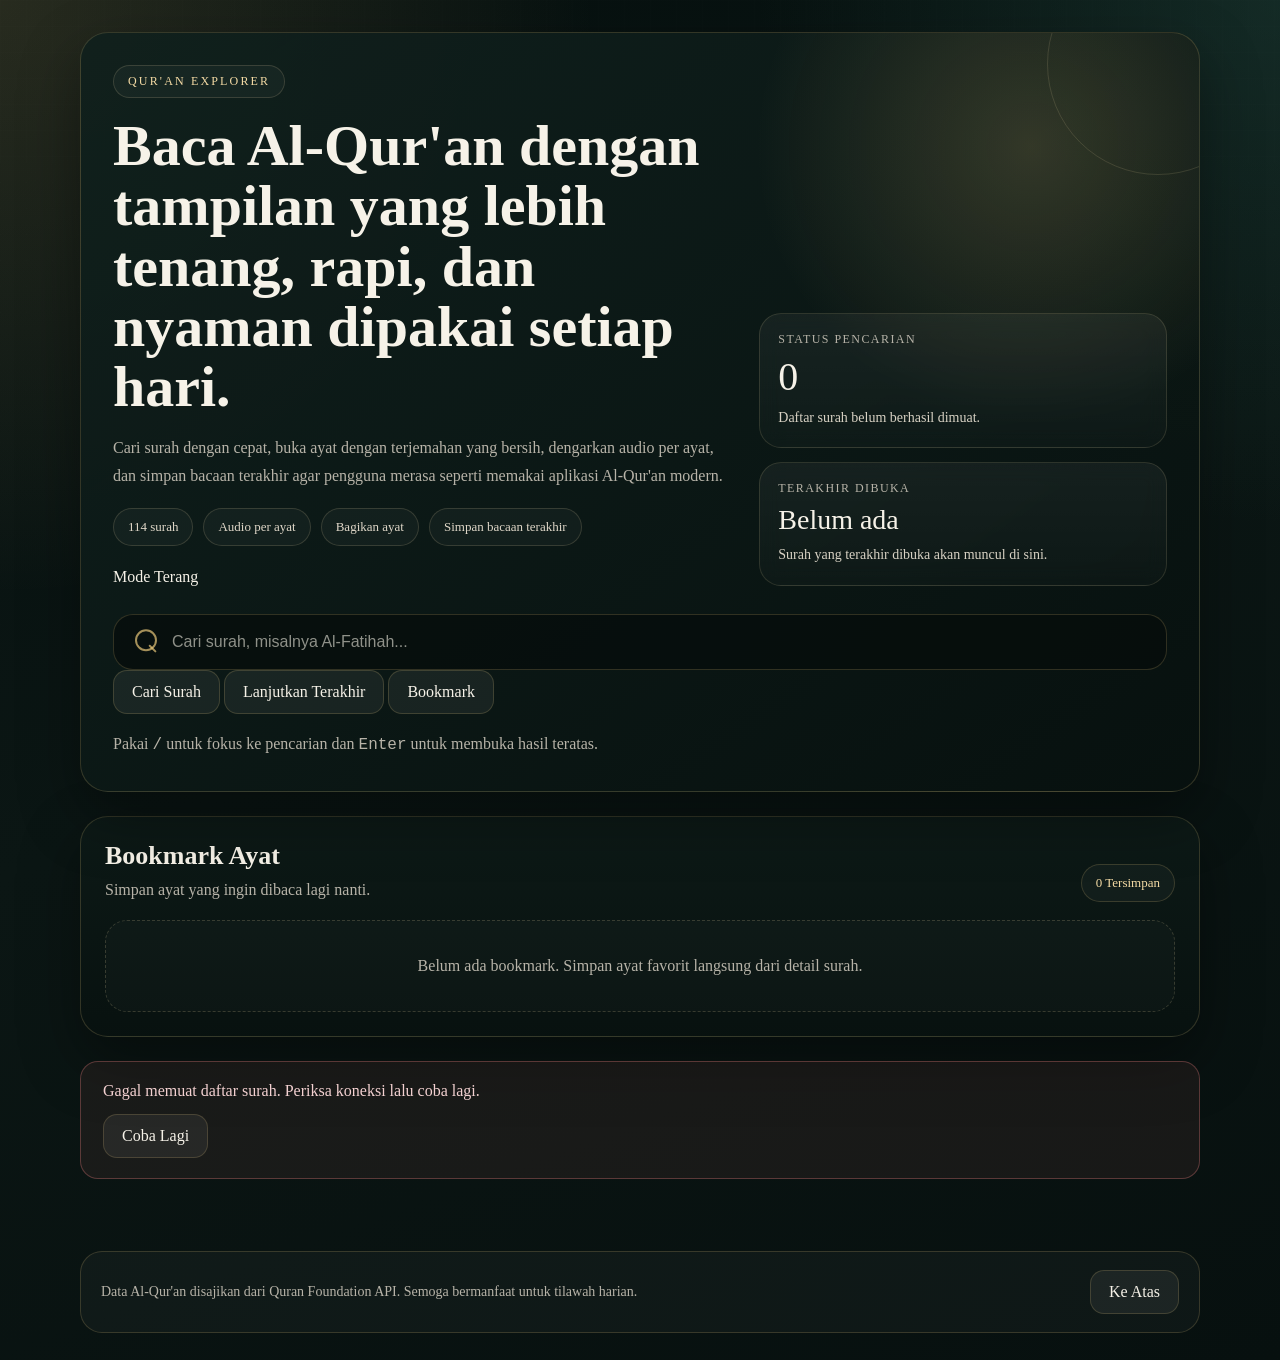
==== commit 5df1cb73: "Update index.html" ====
--- a/index.html
+++ b/index.html
@@ -31,7 +31,7 @@
 <link rel="preconnect" href="https://fonts.googleapis.com">
 <link rel="preconnect" href="https://fonts.gstatic.com" crossorigin>
 <link href="https://fonts.googleapis.com/css2?family=Amiri+Quran&family=IBM+Plex+Sans+Arabic:wght@400;500;700&display=swap" rel="stylesheet">
-<link rel="stylesheet" href="style-clean.css">
+<link rel="stylesheet" href="style.css">
 <script type="application/ld+json">
 {
   "@context": "https://schema.org",
@@ -112,6 +112,6 @@
     <button type="button" class="secondary app-footer-btn" onclick="window.scrollTo({ top: 0, behavior: 'smooth' })">Ke Atas</button>
   </div>
 </footer>
-<script src="script-clean.js"></script>
+<script src="script.js"></script>
 </body>
 </html>
--- a/style.css
+++ b/style.css
@@ -0,0 +1,1515 @@
+:root{
+  --bg:#08110f;
+  --bg-soft:#10201d;
+  --panel:rgba(12, 25, 22, 0.9);
+  --panel-strong:#132a25;
+  --line:rgba(202, 173, 111, 0.22);
+  --line-strong:rgba(240, 207, 138, 0.45);
+  --text:#f6f2e8;
+  --muted:#b7b3a8;
+  --accent:#e8c77a;
+  --accent-strong:#f4dba5;
+  --shadow:0 24px 60px rgba(0, 0, 0, 0.38);
+  --day-bg:#f8f4ed;
+  --day-panel:#fffaf1;
+  --day-text:#201a15;
+  --day-muted:#6e655c;
+  --day-line:rgba(178, 142, 83, 0.2);
+  --day-line-strong:rgba(178, 142, 83, 0.42);
+  --day-accent:#b0843f;
+  --day-accent-soft:#f2e2bc;
+  --day-shadow:0 22px 48px rgba(120, 91, 44, 0.12);
+}
+
+*{
+  box-sizing:border-box;
+}
+
+html{
+  scroll-behavior:smooth;
+}
+
+body{
+  margin:0;
+  min-height:100vh;
+  font-family:"IBM Plex Sans Arabic", Georgia, "Times New Roman", serif;
+  color:var(--text);
+  background:
+    radial-gradient(circle at top left, rgba(232, 199, 122, 0.15), transparent 32%),
+    radial-gradient(circle at top right, rgba(41, 86, 75, 0.35), transparent 28%),
+    linear-gradient(160deg, #06100f 0%, #0b1614 48%, #07100f 100%);
+}
+
+body::before{
+  content:"";
+  position:fixed;
+  inset:0;
+  pointer-events:none;
+  background-image:
+    linear-gradient(rgba(255,255,255,0.02) 1px, transparent 1px),
+    linear-gradient(90deg, rgba(255,255,255,0.02) 1px, transparent 1px);
+  background-size:26px 26px;
+  mask-image:linear-gradient(to bottom, rgba(0,0,0,0.35), rgba(0,0,0,0.08));
+}
+
+body.day{
+  color:var(--day-text);
+  background:
+    radial-gradient(circle at top left, rgba(214, 181, 109, 0.16), transparent 28%),
+    radial-gradient(circle at top right, rgba(214, 181, 109, 0.1), transparent 24%),
+    linear-gradient(160deg, #fcf8f0 0%, #efe5d3 48%, #fbf8f2 100%);
+}
+
+body.day::before{
+  background-image:
+    linear-gradient(rgba(124,96,54,0.04) 1px, transparent 1px),
+    linear-gradient(90deg, rgba(124,96,54,0.04) 1px, transparent 1px);
+}
+
+body.modal-open{
+  overflow:hidden;
+}
+
+.container{
+  width:min(1120px, calc(100% - 32px));
+  margin:0 auto;
+  padding:32px 0 48px;
+}
+
+.app-footer{
+  padding:0 0 28px;
+}
+
+.app-footer-inner{
+  width:min(1120px, calc(100% - 32px));
+  margin:0 auto;
+  padding:18px 20px;
+  border:1px solid var(--line);
+  border-radius:22px;
+  background:rgba(255,255,255,0.03);
+  display:flex;
+  align-items:center;
+  justify-content:space-between;
+  gap:16px;
+}
+
+.app-footer-copy{
+  margin:0;
+  color:var(--muted);
+  line-height:1.7;
+  font-size:14px;
+}
+
+.app-footer-btn{
+  white-space:nowrap;
+}
+
+.sr-only{
+  position:absolute;
+  width:1px;
+  height:1px;
+  padding:0;
+  margin:-1px;
+  overflow:hidden;
+  clip:rect(0, 0, 0, 0);
+  white-space:nowrap;
+  border:0;
+}
+
+.loading-spinner{
+  display:flex;
+  align-items:center;
+  justify-content:center;
+  min-height:200px;
+}
+
+.spinner{
+  width:48px;
+  height:48px;
+  border:4px solid rgba(232, 199, 122, 0.2);
+  border-top:4px solid var(--accent);
+  border-radius:50%;
+  animation:spin 1s linear infinite;
+}
+
+@keyframes spin{
+  0%{transform:rotate(0deg);}
+  100%{transform:rotate(360deg);}
+}
+
+.loading-text{
+  margin-left:16px;
+  color:var(--accent);
+  font-size:16px;
+}
+
+.hero{
+  position:relative;
+  overflow:hidden;
+  padding:32px;
+  margin-bottom:24px;
+  border:1px solid var(--line);
+  border-radius:28px;
+  background:
+    radial-gradient(circle at 85% 15%, rgba(232, 199, 122, 0.18), transparent 24%),
+    linear-gradient(145deg, rgba(16, 32, 29, 0.94), rgba(8, 17, 15, 0.92));
+  box-shadow:var(--shadow);
+}
+
+body.day .hero,
+body.day .detail-panel,
+body.day .surah,
+body.day .hero-card,
+body.day .player-banner,
+body.day .ayat,
+body.day .bismillah-card,
+body.day .bookmark-panel,
+body.day .bookmark-card,
+body.day .tajweed-guide{
+  background:linear-gradient(180deg, rgba(255,255,255,0.96), rgba(248, 242, 230, 0.95));
+  color:var(--day-text);
+  border-color:var(--day-line);
+  box-shadow:var(--day-shadow);
+}
+
+body.day .hero{
+  background:
+    radial-gradient(circle at 85% 15%, rgba(214, 181, 109, 0.18), transparent 24%),
+    linear-gradient(145deg, rgba(255,255,255,0.96), rgba(247, 240, 226, 0.98));
+}
+
+body.day .hero-chip,
+body.day .section-tag,
+body.day .detail-pill,
+body.day .surah-stat,
+body.day .ayat-number{
+  background:rgba(176, 132, 63, 0.08);
+  color:#7b5929;
+  border-color:rgba(176, 132, 63, 0.16);
+}
+
+body.day .hero p,
+body.day .hero-card-copy,
+body.day .section-copy,
+body.day .detail-subtitle,
+body.day .player-status-label,
+body.day .surah-meta,
+body.day .arti,
+body.day .status-box,
+body.day .empty-state{
+  color:var(--day-muted);
+}
+
+body.day .search-box input,
+body.day button,
+body.day .status-box{
+  background:rgba(255,255,255,0.85);
+  color:var(--day-text);
+  border-color:var(--day-line);
+}
+
+body.day .app-footer-inner{
+  background:rgba(255,255,255,0.72);
+  border-color:var(--day-line);
+  box-shadow:var(--day-shadow);
+}
+
+body.day .app-footer-copy{
+  color:var(--day-muted);
+}
+
+body.day .surah-number{
+  background:rgba(176, 132, 63, 0.08);
+  color:var(--day-accent);
+  border-color:rgba(176, 132, 63, 0.18);
+}
+
+body.day .surah-meta,
+body.day .bookmark-meta,
+body.day .tajweed-item-reading,
+body.day .tajweed-legend-copy{
+  color:var(--day-muted);
+}
+
+body.day .surah-arabic,
+body.day .detail-title,
+body.day .bookmark-title,
+body.day .tajweed-item-name{
+  color:#6f4b17;
+}
+
+body.day .player-status-text,
+body.day .bookmark-arti{
+  color:#52463c;
+}
+
+body.day .tajweed-item-arabic{
+  background:rgba(176, 132, 63, 0.09);
+  color:#7a5522;
+}
+
+body.day .tajweed-item-reading{
+  color:var(--day-muted);
+}
+
+body.day .arab-tajweed{
+  color:#2a241d;
+}
+
+body.day .empty-state{
+  background:rgba(255,255,255,0.65);
+  border-color:rgba(176, 132, 63, 0.2);
+}
+
+body.day button:hover{
+  border-color:var(--day-line-strong);
+  background:rgba(176, 132, 63, 0.08);
+}
+
+body.day button.primary{
+  background:linear-gradient(135deg, #c89d57, #edd6a6);
+  color:#2b2115;
+}
+
+body.day button.primary:hover{
+  background:linear-gradient(135deg, #d4aa63, #f1ddaf);
+}
+
+body.day .search-box input{
+  background:rgba(255,255,255,0.92);
+}
+
+body.day .search-box::before{
+  border-color:rgba(176, 132, 63, 0.8);
+}
+
+body.day .search-box::after{
+  background:rgba(176, 132, 63, 0.8);
+}
+
+body.day .surah:hover,
+body.day .ayat.is-playing,
+body.day .surah.is-selected{
+  border-color:var(--day-line-strong);
+  background:linear-gradient(180deg, rgba(255,255,255,0.98), rgba(243, 232, 210, 0.98));
+}
+
+body.day .share-panel{
+  background:linear-gradient(180deg, rgba(255,255,255,0.98), rgba(246, 237, 222, 0.98));
+  border-color:var(--day-line-strong);
+}
+
+body.day .reading-tools{
+  background:rgba(255,255,255,0.72);
+  border-color:var(--day-line);
+}
+
+body.day .reading-tools-text{
+  color:#5c5146;
+}
+
+body.day .jump-ayah-input{
+  background:rgba(255,255,255,0.9);
+  color:var(--day-text);
+  border-color:var(--day-line);
+}
+
+body.day .detail-fab-btn{
+  background:rgba(255,255,255,0.94);
+  color:#7a5522;
+  border-color:var(--day-line);
+  box-shadow:var(--day-shadow);
+}
+
+body.day .app-toast{
+  background:rgba(255,255,255,0.96);
+  color:var(--day-text);
+  border-color:var(--day-line);
+}
+
+.hero-grid{
+  position:relative;
+  z-index:1;
+  display:grid;
+  grid-template-columns:minmax(0, 1.45fr) minmax(280px, 0.95fr);
+  gap:24px;
+  align-items:end;
+}
+
+.hero::after{
+  content:"";
+  position:absolute;
+  width:220px;
+  height:220px;
+  right:-70px;
+  top:-80px;
+  border-radius:50%;
+  border:1px solid rgba(240, 219, 165, 0.14);
+}
+
+.eyebrow{
+  display:inline-flex;
+  align-items:center;
+  gap:8px;
+  padding:8px 14px;
+  margin-bottom:18px;
+  border:1px solid rgba(240, 219, 165, 0.16);
+  border-radius:999px;
+  background:rgba(255,255,255,0.03);
+  color:var(--accent-strong);
+  font-size:12px;
+  letter-spacing:0.18em;
+  text-transform:uppercase;
+}
+
+.hero h1{
+  margin:0;
+  max-width:650px;
+  font-size:clamp(34px, 5vw, 58px);
+  line-height:1.04;
+  font-weight:700;
+}
+
+.hero p{
+  margin:16px 0 0;
+  max-width:650px;
+  color:var(--muted);
+  font-size:16px;
+  line-height:1.75;
+}
+
+.hero-chip-row{
+  display:flex;
+  flex-wrap:wrap;
+  gap:10px;
+  margin-top:18px;
+}
+
+.hero-chip{
+  padding:10px 14px;
+  border:1px solid rgba(240, 219, 165, 0.16);
+  border-radius:999px;
+  background:rgba(255,255,255,0.03);
+  color:#dfd7c8;
+  font-size:13px;
+}
+
+.hero-actions{
+  display:flex;
+  flex-wrap:wrap;
+  gap:12px;
+  margin-top:22px;
+}
+
+.hero-stats{
+  display:grid;
+  gap:14px;
+}
+
+.hero-card{
+  padding:18px;
+  border:1px solid rgba(240, 219, 165, 0.14);
+  border-radius:22px;
+  background:linear-gradient(180deg, rgba(255,255,255,0.05), rgba(255,255,255,0.02));
+  backdrop-filter:blur(10px);
+}
+
+.hero-card-label{
+  margin-bottom:10px;
+  color:var(--muted);
+  font-size:12px;
+  letter-spacing:0.12em;
+  text-transform:uppercase;
+}
+
+.hero-card-value{
+  font-size:40px;
+  line-height:1;
+}
+
+.hero-card-value-small{
+  font-size:28px;
+}
+
+.hero-card-copy{
+  margin-top:10px;
+  color:#d8d2c4;
+  line-height:1.6;
+  font-size:14px;
+}
+
+.search-box{
+  position:relative;
+  margin-top:28px;
+}
+
+.search-box input{
+  width:100%;
+  padding:18px 22px 18px 58px;
+  border:1px solid var(--line);
+  border-radius:20px;
+  background:rgba(6, 13, 12, 0.72);
+  color:var(--text);
+  font-size:16px;
+  outline:none;
+  transition:border-color .25s ease, box-shadow .25s ease, transform .25s ease;
+}
+
+.search-box input::placeholder{
+  color:#8f9189;
+}
+
+.search-box::before{
+  content:"";
+  position:absolute;
+  left:22px;
+  top:50%;
+  width:18px;
+  height:18px;
+  border:2px solid rgba(232, 199, 122, 0.7);
+  border-radius:50%;
+  transform:translateY(-58%);
+}
+
+.search-box::after{
+  content:"";
+  position:absolute;
+  left:36px;
+  top:54%;
+  width:10px;
+  height:2px;
+  border-radius:999px;
+  background:rgba(232, 199, 122, 0.7);
+  transform:rotate(45deg);
+  transform-origin:left center;
+}
+
+.search-box input:focus{
+  border-color:var(--line-strong);
+  box-shadow:0 0 0 5px rgba(232, 199, 122, 0.08);
+  transform:translateY(-1px);
+}
+
+.stack{
+  display:grid;
+  gap:24px;
+}
+
+.list-grid{
+  display:grid;
+  grid-template-columns:repeat(auto-fit, minmax(240px, 1fr));
+  gap:16px;
+}
+
+.section-head{
+  display:flex;
+  align-items:flex-end;
+  justify-content:space-between;
+  gap:16px;
+  margin:0 0 18px;
+}
+
+.section-title{
+  margin:0;
+  font-size:26px;
+}
+
+.section-copy{
+  margin-top:6px;
+  color:var(--muted);
+  line-height:1.6;
+}
+
+.section-tag{
+  padding:10px 14px;
+  border:1px solid var(--line);
+  border-radius:999px;
+  background:rgba(255,255,255,0.03);
+  color:var(--accent-strong);
+  font-size:13px;
+  white-space:nowrap;
+}
+
+.surah{
+  position:relative;
+  overflow:hidden;
+  width:100%;
+  padding:18px;
+  border:1px solid var(--line);
+  border-radius:22px;
+  background:linear-gradient(180deg, rgba(18, 36, 32, 0.94), rgba(10, 22, 19, 0.96));
+  box-shadow:0 20px 40px rgba(0, 0, 0, 0.18);
+  cursor:pointer;
+  text-align:left;
+  transition:transform .22s ease, border-color .22s ease, box-shadow .22s ease;
+}
+
+.surah::before{
+  content:"";
+  position:absolute;
+  inset:0;
+  background:linear-gradient(135deg, rgba(232, 199, 122, 0.08), transparent 45%);
+  opacity:0;
+  transition:opacity .22s ease;
+}
+
+.surah:hover{
+  transform:translateY(-4px);
+  border-color:var(--line-strong);
+  box-shadow:0 24px 45px rgba(0, 0, 0, 0.28);
+}
+
+.surah:hover::before,
+.surah.is-selected::before{
+  opacity:1;
+}
+
+.surah.is-selected{
+  border-color:var(--line-strong);
+  background:linear-gradient(180deg, rgba(28, 54, 48, 0.98), rgba(11, 24, 21, 0.98));
+}
+
+.surah:focus-visible,
+button:focus-visible,
+.search-box input:focus-visible{
+  outline:2px solid var(--accent-strong);
+  outline-offset:3px;
+}
+
+.surah-number{
+  display:flex;
+  align-items:center;
+  justify-content:center;
+  width:46px;
+  height:46px;
+  margin-bottom:18px;
+  border:1px solid rgba(240, 219, 165, 0.22);
+  border-radius:16px;
+  background:rgba(255,255,255,0.03);
+  color:var(--accent);
+  font-size:15px;
+}
+
+.surah-name{
+  margin:0 0 6px;
+  font-size:23px;
+  line-height:1.2;
+}
+
+.surah-arabic{
+  color:var(--accent-strong);
+  font-size:18px;
+  text-align:right;
+}
+
+.surah-meta{
+  margin-top:10px;
+  color:var(--muted);
+  font-size:14px;
+  line-height:1.6;
+}
+
+.surah-stats{
+  display:flex;
+  flex-wrap:wrap;
+  gap:8px;
+  margin-top:14px;
+}
+
+.surah-stat{
+  padding:6px 10px;
+  border:1px solid rgba(240, 219, 165, 0.12);
+  border-radius:999px;
+  background:rgba(255,255,255,0.03);
+  color:#ddd4c3;
+  font-size:12px;
+}
+
+.surah-foot{
+  display:flex;
+  align-items:center;
+  justify-content:space-between;
+  gap:12px;
+  margin-top:18px;
+}
+
+.surah-badge{
+  padding:7px 10px;
+  border-radius:999px;
+  background:rgba(232, 199, 122, 0.12);
+  color:var(--accent-strong);
+  font-size:12px;
+}
+
+.surah-arrow{
+  color:var(--accent-strong);
+  font-size:13px;
+  letter-spacing:0.08em;
+  text-transform:uppercase;
+}
+
+.detail-panel{
+  padding:24px;
+  border:1px solid var(--line);
+  border-radius:28px;
+  background:linear-gradient(180deg, rgba(13, 26, 23, 0.98), rgba(8, 18, 16, 0.96));
+  box-shadow:var(--shadow);
+}
+
+.bookmark-panel{
+  padding:24px;
+  border:1px solid var(--line);
+  border-radius:28px;
+  background:linear-gradient(180deg, rgba(13, 26, 23, 0.98), rgba(8, 18, 16, 0.96));
+  box-shadow:var(--shadow);
+}
+
+.bookmark-list{
+  display:grid;
+  grid-template-columns:repeat(auto-fit, minmax(260px, 1fr));
+  gap:16px;
+}
+
+.bookmark-card{
+  padding:18px;
+  border:1px solid var(--line);
+  border-radius:22px;
+  background:rgba(255,255,255,0.03);
+}
+
+.bookmark-top,
+.bookmark-actions{
+  display:flex;
+  align-items:flex-start;
+  justify-content:space-between;
+  gap:12px;
+}
+
+.bookmark-title{
+  font-size:20px;
+  font-weight:700;
+}
+
+.bookmark-meta{
+  margin-top:4px;
+  color:var(--muted);
+  font-size:14px;
+}
+
+.bookmark-arab{
+  margin:16px 0 10px;
+  text-align:right;
+  font-family:"Amiri Quran", "Traditional Arabic", serif;
+  font-size:28px;
+  line-height:1.9;
+}
+
+.bookmark-arti{
+  color:#d4cec1;
+  line-height:1.7;
+  font-size:14px;
+}
+
+.detail-shell{
+  display:grid;
+  gap:16px;
+}
+
+.detail-head{
+  display:flex;
+  align-items:flex-start;
+  justify-content:space-between;
+  gap:16px;
+}
+
+.detail-title{
+  margin:0;
+  font-size:30px;
+}
+
+.detail-subtitle{
+  margin-top:8px;
+  color:var(--muted);
+  line-height:1.6;
+}
+
+.detail-meta{
+  display:flex;
+  flex-wrap:wrap;
+  gap:10px;
+  margin-top:16px;
+}
+
+.detail-pill{
+  padding:10px 14px;
+  border:1px solid rgba(240, 219, 165, 0.16);
+  border-radius:999px;
+  background:rgba(255,255,255,0.03);
+  color:#ddd4c3;
+  font-size:13px;
+}
+
+.top-buttons{
+  display:flex;
+  flex-wrap:wrap;
+  gap:10px;
+}
+
+.bismillah-card{
+  padding:18px 20px;
+  border:1px solid rgba(240, 219, 165, 0.14);
+  border-radius:20px;
+  text-align:center;
+  font-size:clamp(32px, 4vw, 42px);
+  line-height:2;
+  color:#ffffff;
+  background:rgba(255,255,255,0.03);
+}
+
+.detail-fab{
+  position:fixed;
+  right:18px;
+  bottom:20px;
+  z-index:900;
+  display:flex;
+  flex-direction:column;
+  gap:10px;
+}
+
+.detail-fab-btn{
+  width:48px;
+  height:48px;
+  padding:0;
+  border-radius:50%;
+  border:1px solid rgba(240, 219, 165, 0.18);
+  background:rgba(8, 17, 15, 0.92);
+  color:var(--accent-strong);
+  box-shadow:0 18px 36px rgba(0, 0, 0, 0.28);
+  backdrop-filter:blur(10px);
+}
+
+.detail-fab-icon{
+  display:inline-flex;
+  align-items:center;
+  justify-content:center;
+  font-size:22px;
+  line-height:1;
+}
+
+.detail-fab-btn:hover{
+  background:rgba(21, 39, 34, 0.96);
+}
+
+.player-banner{
+  display:flex;
+  align-items:center;
+  justify-content:space-between;
+  gap:14px;
+  padding:14px 16px;
+  border:1px solid rgba(240, 219, 165, 0.14);
+  border-radius:18px;
+  background:rgba(255,255,255,0.03);
+}
+
+.player-status-label{
+  margin-bottom:4px;
+  color:var(--muted);
+  font-size:12px;
+  letter-spacing:0.12em;
+  text-transform:uppercase;
+}
+
+.player-status-text{
+  color:#ebe1cf;
+  line-height:1.55;
+}
+
+.reading-tools{
+  display:flex;
+  align-items:center;
+  justify-content:space-between;
+  gap:14px;
+  padding:16px;
+  border:1px solid rgba(240, 219, 165, 0.14);
+  border-radius:20px;
+  background:rgba(255,255,255,0.03);
+}
+
+.reading-tools-title{
+  font-size:18px;
+  font-weight:700;
+}
+
+.reading-tools-text{
+  margin-top:4px;
+  color:var(--muted);
+  line-height:1.55;
+  font-size:14px;
+}
+
+.reading-tools-actions{
+  display:flex;
+  flex-wrap:wrap;
+  align-items:center;
+  gap:10px;
+}
+
+.reading-tools-btn{
+  white-space:nowrap;
+}
+
+.jump-ayah-box{
+  display:flex;
+  align-items:center;
+  gap:10px;
+}
+
+.jump-ayah-input{
+  width:130px;
+  padding:11px 14px;
+  border:1px solid var(--line);
+  border-radius:14px;
+  background:rgba(6, 13, 12, 0.6);
+  color:var(--text);
+  font:inherit;
+  outline:none;
+}
+
+.jump-ayah-input:focus{
+  border-color:var(--line-strong);
+  box-shadow:0 0 0 4px rgba(232, 199, 122, 0.08);
+}
+
+.jump-ayah-input::-webkit-outer-spin-button,
+.jump-ayah-input::-webkit-inner-spin-button{
+  -webkit-appearance:none;
+  margin:0;
+}
+
+.tajweed-guide{
+  padding:18px;
+  border:1px solid rgba(240, 219, 165, 0.14);
+  border-radius:20px;
+  background:rgba(255,255,255,0.03);
+}
+
+.tajweed-guide-head{
+  display:flex;
+  align-items:flex-start;
+  justify-content:space-between;
+  gap:14px;
+}
+
+.tajweed-legend-title{
+  margin:0;
+  font-size:20px;
+}
+
+.tajweed-legend-copy{
+  margin:6px 0 0;
+  color:var(--muted);
+  line-height:1.6;
+}
+
+.tajweed-toggle-btn{
+  white-space:nowrap;
+}
+
+.tajweed-guide-panel{
+  margin-top:14px;
+}
+
+.tajweed-legend-list{
+  display:grid;
+  grid-template-columns:repeat(auto-fit, minmax(180px, 1fr));
+  gap:10px;
+}
+
+.tajweed-item{
+  display:flex;
+  align-items:flex-start;
+  gap:10px;
+  padding:10px 12px;
+  border:1px solid rgba(240, 219, 165, 0.1);
+  border-radius:16px;
+  background:rgba(255,255,255,0.025);
+}
+
+.tajweed-chip{
+  display:inline-flex;
+  align-items:center;
+  justify-content:center;
+  min-width:74px;
+  padding:7px 10px;
+  border-radius:999px;
+  color:#111;
+  font-size:12px;
+  font-weight:700;
+}
+
+.tajweed-item-name{
+  color:#ebe1cf;
+  font-size:14px;
+  font-weight:700;
+}
+
+.tajweed-item-copy{
+  display:grid;
+  gap:4px;
+  min-width:0;
+}
+
+.tajweed-item-arabic{
+  display:inline-flex;
+  align-items:center;
+  width:fit-content;
+  max-width:100%;
+  padding:3px 8px;
+  border-radius:999px;
+  background:rgba(232, 199, 122, 0.08);
+  color:var(--accent-strong);
+  font-family:"Amiri Quran", "Traditional Arabic", serif;
+  font-size:15px;
+  line-height:1.35;
+  white-space:nowrap;
+  overflow:hidden;
+  text-overflow:ellipsis;
+}
+
+.tajweed-item-reading{
+  color:var(--muted);
+  font-size:13px;
+  line-height:1.55;
+}
+
+button{
+  padding:12px 18px;
+  border:1px solid var(--line);
+  border-radius:14px;
+  background:rgba(255,255,255,0.03);
+  color:var(--text);
+  font:inherit;
+  cursor:pointer;
+  transition:transform .18s ease, border-color .18s ease, background .18s ease, color .18s ease;
+}
+
+button:hover{
+  transform:translateY(-1px);
+  border-color:var(--line-strong);
+  background:rgba(232, 199, 122, 0.12);
+}
+
+button.primary{
+  background:linear-gradient(135deg, #e8c77a, #f3deb0);
+  border-color:transparent;
+  color:#1d1710;
+  font-weight:700;
+}
+
+button.primary:hover{
+  background:linear-gradient(135deg, #f1d796, #f7e6be);
+}
+
+button.secondary,
+.theme-toggle{
+  background:rgba(255,255,255,0.06);
+}
+
+button.is-active{
+  border-color:var(--line-strong);
+  background:rgba(232, 199, 122, 0.16);
+  color:var(--accent-strong);
+}
+
+button:disabled{
+  opacity:0.55;
+  cursor:not-allowed;
+  transform:none;
+}
+
+.ayat-list{
+  display:grid;
+  gap:16px;
+}
+
+.ayat{
+  padding:20px;
+  border:1px solid var(--line);
+  border-radius:22px;
+  background:rgba(255,255,255,0.025);
+  transition:border-color .2s ease, background .2s ease, transform .2s ease;
+  overflow:hidden;
+}
+
+.ayat.is-playing{
+  border-color:var(--line-strong);
+  background:rgba(232, 199, 122, 0.06);
+  transform:translateY(-2px);
+}
+
+.ayat.is-focused{
+  border-color:#f4dba5;
+  box-shadow:0 0 0 4px rgba(244, 219, 165, 0.12);
+}
+
+.ayat-number{
+  display:inline-flex;
+  align-items:center;
+  justify-content:center;
+  min-width:36px;
+  height:36px;
+  padding:0 10px;
+  margin-bottom:16px;
+  border-radius:999px;
+  background:rgba(232, 199, 122, 0.12);
+  color:var(--accent-strong);
+  font-size:13px;
+}
+
+.arab{
+  margin-bottom:16px;
+  text-align:right;
+  font-family:"Amiri Quran", "Traditional Arabic", serif;
+  font-size:clamp(34px, 4.2vw, 46px);
+  line-height:2.05;
+  letter-spacing:0;
+  overflow-wrap:anywhere;
+}
+
+.arab-tajweed{
+  direction:rtl;
+  unicode-bidi:plaintext;
+}
+
+.arab-tajweed tajweed,
+.arab-tajweed .tajweed{
+  font:inherit;
+}
+
+.arab-tajweed tajweed.ham_wasl,
+.arab-tajweed .ham_wasl,
+.tajweed-chip.ham_wasl{color:#1a1a1a;background:#c7c7c7;}
+
+.arab-tajweed tajweed.slnt,
+.arab-tajweed .slnt,
+.tajweed-chip.slnt{color:#111;background:#9fb3c8;}
+
+.arab-tajweed tajweed.ghn,
+.arab-tajweed .ghn,
+.tajweed-chip.ghn{color:#111;background:#f5a524;}
+
+.arab-tajweed tajweed.idgh_ghn,
+.arab-tajweed .idgh_ghn,
+.tajweed-chip.idgh_ghn{color:#111;background:#8ad06d;}
+
+.arab-tajweed tajweed.ikhf,
+.arab-tajweed .ikhf,
+.tajweed-chip.ikhf{color:#111;background:#63c0df;}
+
+.arab-tajweed tajweed.iqlb,
+.arab-tajweed .iqlb,
+.tajweed-chip.iqlb{color:#111;background:#d47474;}
+
+.arab-tajweed tajweed.idgh_w_ghn,
+.arab-tajweed .idgh_w_ghn,
+.tajweed-chip.idgh_w_ghn{color:#111;background:#b58cff;}
+
+.arab-tajweed tajweed.qlq,
+.arab-tajweed .qlq,
+.tajweed-chip.qlq{color:#111;background:#f28f45;}
+
+.arab-tajweed tajweed.madda_normal,
+.arab-tajweed .madda_normal,
+.tajweed-chip.madda_normal{color:#111;background:#68d0ae;}
+
+.arab-tajweed tajweed.madda_permissible,
+.arab-tajweed .madda_permissible,
+.arab-tajweed tajweed.madda_necessary,
+.arab-tajweed .madda_necessary,
+.arab-tajweed tajweed.madda_obligatory,
+.arab-tajweed .madda_obligatory,
+.tajweed-chip.madda_permissible,
+.tajweed-chip.madda_necessary,
+.tajweed-chip.madda_obligatory{color:#111;background:#f0d66f;}
+
+.arab-tajweed tajweed.qalaqah,
+.arab-tajweed .qalaqah,
+.tajweed-chip.qalaqah{color:#111;background:#f28f45;}
+
+.arti{
+  color:#d4cec1;
+  font-size:15px;
+  line-height:1.75;
+  overflow-wrap:anywhere;
+}
+
+.progress{
+  height:6px;
+  margin-top:18px;
+  border-radius:999px;
+  background:rgba(255,255,255,0.08);
+  overflow:hidden;
+}
+
+.progress-bar{
+  height:100%;
+  width:0;
+  border-radius:inherit;
+  background:linear-gradient(90deg, #d7b160, #f4deb0);
+  transition:width .12s linear;
+}
+
+.ayat-buttons{
+  display:flex;
+  flex-wrap:wrap;
+  align-items:center;
+  gap:14px;
+  margin-top:14px;
+}
+
+.play-btn,
+.share-ayat-btn,
+.bookmark-btn{
+  width:auto;
+}
+
+.ayat-buttons button{
+  min-height:auto;
+  padding:0;
+  border:none;
+  border-radius:0;
+  background:transparent;
+  box-shadow:none;
+}
+
+.icon-btn{
+  display:inline-flex;
+  align-items:center;
+  justify-content:center;
+  padding:0;
+  border:none;
+  background:transparent;
+  box-shadow:none;
+  width:auto;
+  min-width:0;
+  min-height:0;
+}
+
+.icon-btn-icon{
+  display:inline-flex;
+  align-items:center;
+  justify-content:center;
+  width:22px;
+  height:22px;
+  line-height:1;
+}
+
+.icon-btn-icon svg{
+  display:block;
+  width:100%;
+  height:100%;
+}
+
+.ayat-buttons .icon-btn:hover{
+  transform:translateY(-1px);
+  border:none;
+  background:transparent;
+  color:var(--accent-strong);
+}
+
+.ayat-buttons .icon-btn:focus-visible{
+  outline:2px solid rgba(240, 219, 165, 0.45);
+  outline-offset:6px;
+  border-radius:0;
+}
+
+.share-ayat-btn{
+  background:transparent;
+  color:var(--accent);
+  border:none;
+  font-weight:400;
+}
+
+.bookmark-btn.is-bookmarked{
+  border:none;
+  background:transparent;
+  color:var(--accent-strong);
+}
+
+.share-modal{
+  position:fixed;
+  inset:0;
+  display:flex;
+  align-items:center;
+  justify-content:center;
+  z-index:1000;
+  opacity:0;
+  visibility:hidden;
+  transition:opacity .25s ease, visibility .25s ease;
+}
+
+.share-modal.open{
+  opacity:1;
+  visibility:visible;
+}
+
+.share-backdrop{
+  position:absolute;
+  inset:0;
+  background:rgba(8, 17, 15, 0.94);
+}
+
+.share-panel{
+  position:relative;
+  z-index:1;
+  background:var(--panel-strong);
+  border:1px solid var(--line-strong);
+  border-radius:24px;
+  padding:28px;
+  max-width:420px;
+  width:min(92vw, 420px);
+  max-height:88vh;
+  overflow-y:auto;
+  box-shadow:var(--shadow);
+  text-align:center;
+}
+
+.share-image-canvas{
+  display:block;
+  max-width:100%;
+  border-radius:16px;
+  box-shadow:var(--shadow);
+  margin:18px auto 20px;
+}
+
+.share-buttons{
+  display:flex;
+  gap:12px;
+  flex-wrap:wrap;
+  justify-content:center;
+}
+
+.share-loading{
+  display:none;
+  margin:20px 0;
+  min-height:120px;
+}
+
+.share-loading.open{
+  display:flex;
+}
+
+.empty-state{
+  padding:36px 24px;
+  border:1px dashed rgba(240, 219, 165, 0.18);
+  border-radius:22px;
+  text-align:center;
+  color:var(--muted);
+  background:rgba(255,255,255,0.02);
+}
+
+.status-box{
+  padding:20px 22px;
+  border:1px solid var(--line);
+  border-radius:18px;
+  background:rgba(255,255,255,0.03);
+  color:#ddd4c3;
+}
+
+.status-box.error{
+  border-color:rgba(214, 116, 116, 0.35);
+  background:rgba(214, 116, 116, 0.08);
+  color:#f3d1d1;
+}
+
+.status-box p{
+  margin:0 0 14px;
+}
+
+.app-toast{
+  position:fixed;
+  left:50%;
+  bottom:26px;
+  transform:translateX(-50%) translateY(20px);
+  padding:12px 16px;
+  border:1px solid rgba(240, 219, 165, 0.18);
+  border-radius:14px;
+  background:rgba(8, 17, 15, 0.96);
+  color:#f6f2e8;
+  box-shadow:var(--shadow);
+  opacity:0;
+  visibility:hidden;
+  transition:opacity .2s ease, transform .2s ease, visibility .2s ease;
+  z-index:1200;
+}
+
+.app-toast.open{
+  opacity:1;
+  visibility:visible;
+  transform:translateX(-50%) translateY(0);
+}
+
+@media (max-width:720px){
+  .container{
+    width:min(100% - 20px, 1120px);
+    padding:20px 0 32px;
+  }
+
+  .app-footer{
+    padding:0 0 20px;
+  }
+
+  .app-footer-inner{
+    width:min(100% - 20px, 1120px);
+    padding:14px 16px;
+    flex-direction:column;
+    align-items:flex-start;
+  }
+
+  .app-footer-btn{
+    width:100%;
+  }
+
+  .hero{
+    padding:22px 18px;
+    border-radius:22px;
+  }
+
+  .hero-grid{
+    grid-template-columns:1fr;
+  }
+
+  .detail-panel{
+    padding:18px;
+    border-radius:22px;
+  }
+
+  .bookmark-panel{
+    padding:18px;
+    border-radius:22px;
+  }
+
+  .reading-tools{
+    flex-direction:column;
+    align-items:flex-start;
+    padding:14px;
+  }
+
+  .reading-tools-actions{
+    width:100%;
+    flex-direction:column;
+    align-items:stretch;
+  }
+
+  .reading-tools-btn{
+    width:100%;
+  }
+
+  .jump-ayah-box{
+    width:100%;
+  }
+
+  .jump-ayah-input{
+    width:100%;
+    min-width:0;
+  }
+
+  .tajweed-legend-list{
+    grid-template-columns:1fr;
+  }
+
+  .tajweed-guide-head{
+    flex-direction:column;
+    align-items:flex-start;
+  }
+
+  .detail-head,
+  .player-banner{
+    flex-direction:column;
+    align-items:flex-start;
+  }
+
+  .detail-title{
+    font-size:26px;
+  }
+
+  .top-buttons{
+    width:100%;
+  }
+
+  .top-buttons button,
+  .hero-actions button{
+    width:100%;
+  }
+
+  .surah{
+    padding:16px;
+  }
+
+  .ayat{
+    padding:18px;
+    border-radius:18px;
+  }
+
+  .arab{
+    font-size:clamp(28px, 9vw, 38px);
+    line-height:1.95;
+    margin-bottom:14px;
+  }
+
+  .arti{
+    font-size:14px;
+    line-height:1.7;
+  }
+
+  .ayat-buttons{
+    gap:12px;
+    margin-top:12px;
+  }
+
+  .ayat-buttons button{
+    min-height:auto;
+    padding:0;
+    border-radius:0;
+    font-size:inherit;
+    line-height:1;
+  }
+
+  .icon-btn{
+    padding:0;
+  }
+
+  .icon-btn-icon{
+    width:20px;
+    height:20px;
+  }
+
+  .play-btn,
+  .share-ayat-btn,
+  .bookmark-btn{
+    width:auto;
+  }
+
+  .progress{
+    margin-top:14px;
+  }
+
+  .share-panel{
+    padding:22px;
+  }
+
+  .detail-fab{
+    right:12px;
+    bottom:14px;
+    gap:8px;
+  }
+
+  .detail-fab-btn{
+    width:42px;
+    height:42px;
+  }
+
+  .detail-fab-icon{
+    font-size:18px;
+  }
+}
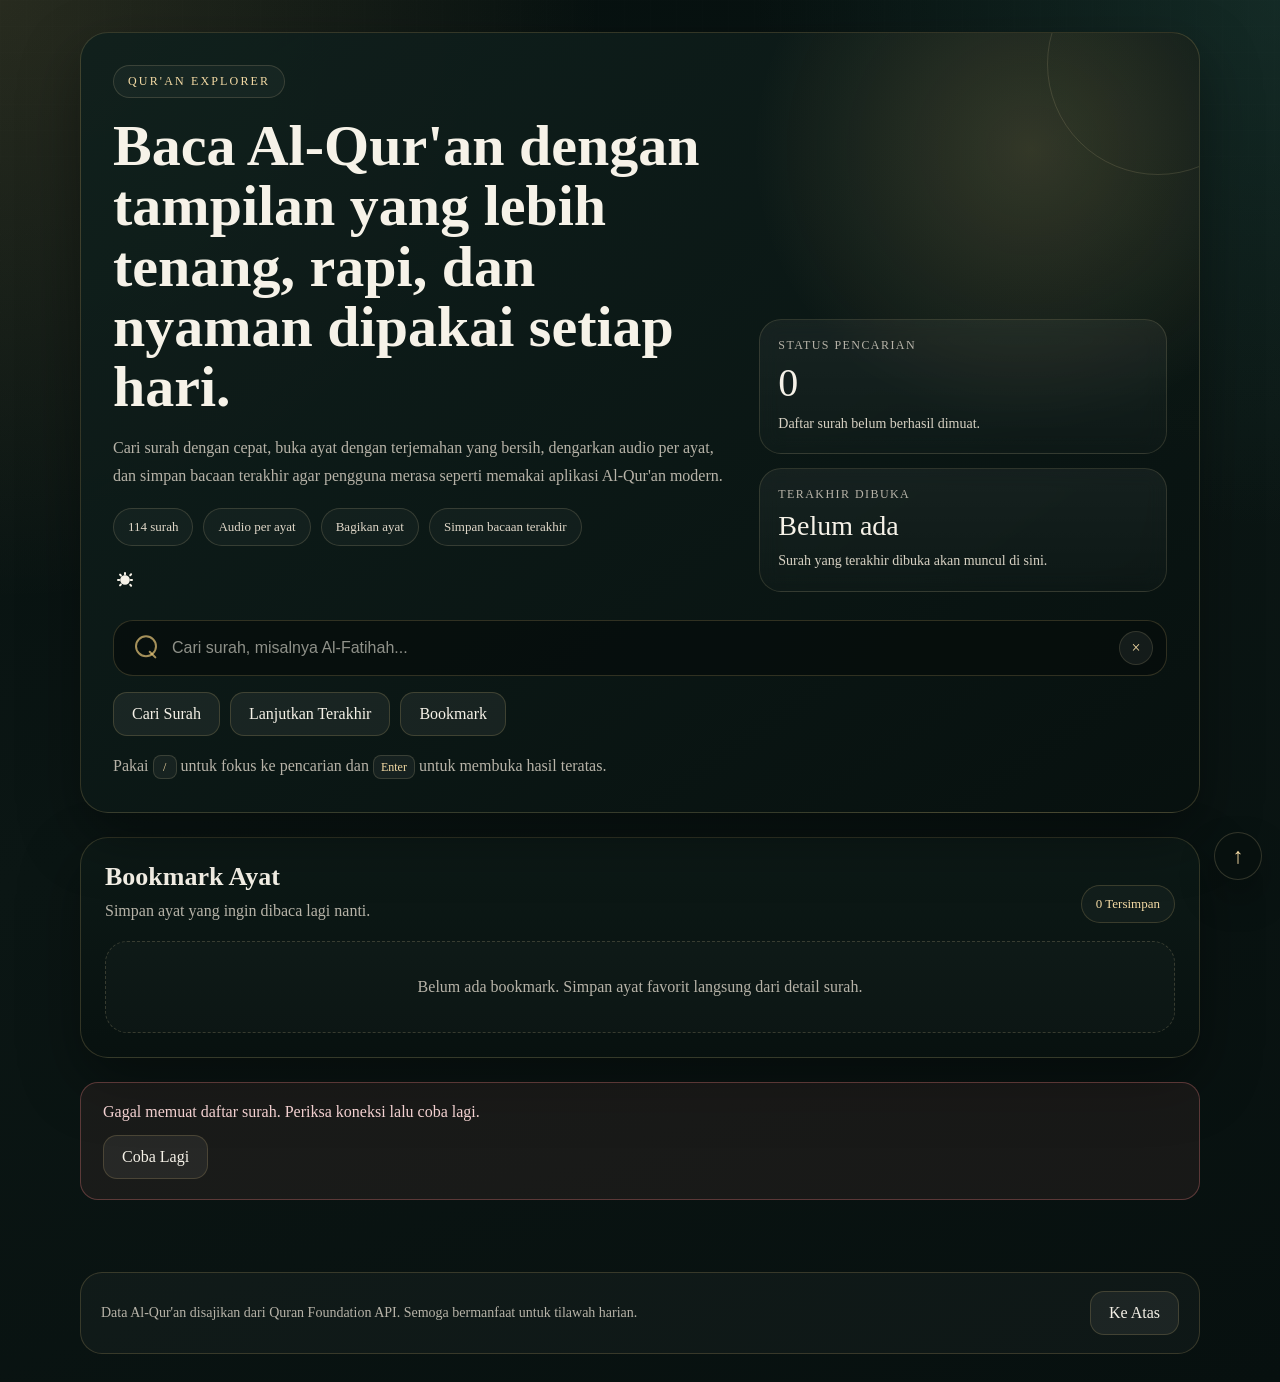
==== commit 59184047: "Update index.html" ====
--- a/index.html
+++ b/index.html
@@ -4,7 +4,7 @@
 <meta charset="UTF-8">
 <meta name="viewport" content="width=device-width, initial-scale=1.0">
 <meta name="description" content="Baca Al-Qur'an online dengan tampilan bersih dan nyaman. Cari surah, baca ayat dengan tajwid berwarna, dengarkan audio per ayat, simpan bacaan terakhir, dan bagikan ayat dengan mudah.">
-<meta name="keywords" content="Al-Qur'an, Quran, baca Al-Qur'an online, tajwid warna, audio ayat, terjemahan Indonesia, daftar surah, ayat Al-Qur'an, Quran Explorer, mushaf digital">
+<meta name="keywords" content="myquranid, Al-Qur'an, Quran, baca Al-Qur'an online, tajwid warna, audio ayat, terjemahan Indonesia, daftar surah, ayat Al-Qur'an, Quran Explorer, mushaf digital">
 <meta name="robots" content="index, follow, max-image-preview:large, max-snippet:-1, max-video-preview:-1">
 <meta name="author" content="Project Irmaf">
 <meta name="application-name" content="Qur'an Explorer">
--- a/style.css
+++ b/style.css
@@ -181,11 +181,8 @@
 body.day .hero-chip,
 body.day .section-tag,
 body.day .detail-pill,
-body.day .surah-stat,
-body.day .ayat-number{
-  background:rgba(176, 132, 63, 0.08);
+body.day .surah-stat{
   color:#7b5929;
-  border-color:rgba(176, 132, 63, 0.16);
 }
 
 body.day .hero p,
@@ -266,6 +263,20 @@
   background:rgba(176, 132, 63, 0.08);
 }
 
+body.day .icon-btn,
+body.day .icon-btn:hover,
+body.day .icon-btn:focus-visible,
+body.day .share-ayat-btn,
+body.day .share-ayat-btn:hover,
+body.day .bookmark-btn,
+body.day .bookmark-btn:hover,
+body.day .play-btn,
+body.day .play-btn:hover{
+  background:transparent;
+  border-color:transparent;
+  box-shadow:none;
+}
+
 body.day button.primary{
   background:linear-gradient(135deg, #c89d57, #edd6a6);
   color:#2b2115;
@@ -279,12 +290,32 @@
   background:rgba(255,255,255,0.92);
 }
 
+body.day .search-clear-btn{
+  background:rgba(255,255,255,0.92);
+  color:var(--day-accent);
+  border-color:var(--day-line);
+}
+
+body.day .search-clear-btn:hover{
+  background:rgba(176, 132, 63, 0.08);
+}
+
 body.day .search-box::before{
   border-color:rgba(176, 132, 63, 0.8);
 }
 
 body.day .search-box::after{
   background:rgba(176, 132, 63, 0.8);
+}
+
+body.day .quick-tools-hint{
+  color:var(--day-muted);
+}
+
+body.day kbd{
+  background:rgba(176, 132, 63, 0.08);
+  color:var(--day-accent);
+  border-color:rgba(176, 132, 63, 0.16);
 }
 
 body.day .surah:hover,
@@ -445,7 +476,7 @@
 
 .search-box input{
   width:100%;
-  padding:18px 22px 18px 58px;
+  padding:18px 56px 18px 58px;
   border:1px solid var(--line);
   border-radius:20px;
   background:rgba(6, 13, 12, 0.72);
@@ -488,6 +519,61 @@
   border-color:var(--line-strong);
   box-shadow:0 0 0 5px rgba(232, 199, 122, 0.08);
   transform:translateY(-1px);
+}
+
+.search-clear-btn{
+  position:absolute;
+  right:14px;
+  top:50%;
+  display:inline-flex;
+  align-items:center;
+  justify-content:center;
+  width:34px;
+  height:34px;
+  min-height:34px;
+  padding:0;
+  border:1px solid rgba(240, 219, 165, 0.14);
+  border-radius:50%;
+  background:rgba(255,255,255,0.06);
+  color:var(--accent-strong);
+  transform:translateY(-50%);
+}
+
+.search-clear-btn:hover{
+  background:rgba(232, 199, 122, 0.12);
+}
+
+.quick-tools{
+  display:flex;
+  flex-wrap:wrap;
+  gap:10px;
+  margin-top:16px;
+}
+
+.quick-tool-btn{
+  white-space:nowrap;
+}
+
+.quick-tools-hint{
+  margin:12px 0 0;
+  color:var(--muted);
+  font-size:13px;
+  line-height:1.6;
+}
+
+kbd{
+  display:inline-flex;
+  align-items:center;
+  justify-content:center;
+  min-width:24px;
+  height:24px;
+  padding:0 7px;
+  border:1px solid rgba(240, 219, 165, 0.16);
+  border-radius:8px;
+  background:rgba(255,255,255,0.05);
+  color:var(--accent-strong);
+  font:inherit;
+  font-size:12px;
 }
 
 .stack{
@@ -648,6 +734,10 @@
   text-transform:uppercase;
 }
 
+body.day .surah-arrow{
+  color:var(--day-accent);
+}
+
 .detail-panel{
   padding:24px;
   border:1px solid var(--line);
@@ -699,9 +789,22 @@
 .bookmark-arab{
   margin:16px 0 10px;
   text-align:right;
+  direction:rtl;
+  unicode-bidi:plaintext;
   font-family:"Amiri Quran", "Traditional Arabic", serif;
   font-size:28px;
   line-height:1.9;
+  letter-spacing:0;
+  overflow-wrap:anywhere;
+}
+
+.bookmark-arab-text{
+  font:inherit;
+}
+
+.bookmark-arab .ayah-mark{
+  margin-inline-start:8px;
+  font-size:.78em;
 }
 
 .bookmark-arti{
@@ -1015,6 +1118,38 @@
   background:rgba(255,255,255,0.06);
 }
 
+.theme-toggle{
+  width:auto;
+  height:auto;
+  min-width:0;
+  min-height:0;
+  padding:0;
+  border:none;
+  background:transparent;
+  box-shadow:none;
+}
+
+.theme-toggle .icon-btn-icon{
+  width:24px;
+  height:24px;
+}
+
+body .theme-toggle:hover,
+body .theme-toggle:focus-visible{
+  background:transparent;
+  border-color:transparent;
+  box-shadow:none;
+}
+
+body.day .theme-toggle{
+  color:var(--day-accent);
+}
+
+body.day .theme-toggle:hover{
+  background:transparent;
+  border-color:transparent;
+}
+
 button.is-active{
   border-color:var(--line-strong);
   background:rgba(232, 199, 122, 0.16);
@@ -1050,20 +1185,6 @@
 .ayat.is-focused{
   border-color:#f4dba5;
   box-shadow:0 0 0 4px rgba(244, 219, 165, 0.12);
-}
-
-.ayat-number{
-  display:inline-flex;
-  align-items:center;
-  justify-content:center;
-  min-width:36px;
-  height:36px;
-  padding:0 10px;
-  margin-bottom:16px;
-  border-radius:999px;
-  background:rgba(232, 199, 122, 0.12);
-  color:var(--accent-strong);
-  font-size:13px;
 }
 
 .arab{
@@ -1086,40 +1207,63 @@
   font:inherit;
 }
 
+.ayah-mark{
+  display:inline-flex;
+  align-items:center;
+  margin-inline-start:10px;
+  color:var(--accent-strong);
+  font-family:"Amiri Quran", "Traditional Arabic", serif;
+  font-size:.8em;
+  line-height:1;
+  white-space:nowrap;
+  vertical-align:middle;
+  direction:rtl;
+  unicode-bidi:isolate;
+}
+
 .arab-tajweed tajweed.ham_wasl,
-.arab-tajweed .ham_wasl,
+.arab-tajweed .ham_wasl{color:#c7c7c7;background:transparent;}
+
 .tajweed-chip.ham_wasl{color:#1a1a1a;background:#c7c7c7;}
 
 .arab-tajweed tajweed.slnt,
-.arab-tajweed .slnt,
+.arab-tajweed .slnt{color:#9fb3c8;background:transparent;}
+
 .tajweed-chip.slnt{color:#111;background:#9fb3c8;}
 
 .arab-tajweed tajweed.ghn,
-.arab-tajweed .ghn,
+.arab-tajweed .ghn{color:#f5a524;background:transparent;}
+
 .tajweed-chip.ghn{color:#111;background:#f5a524;}
 
 .arab-tajweed tajweed.idgh_ghn,
-.arab-tajweed .idgh_ghn,
+.arab-tajweed .idgh_ghn{color:#8ad06d;background:transparent;}
+
 .tajweed-chip.idgh_ghn{color:#111;background:#8ad06d;}
 
 .arab-tajweed tajweed.ikhf,
-.arab-tajweed .ikhf,
+.arab-tajweed .ikhf{color:#63c0df;background:transparent;}
+
 .tajweed-chip.ikhf{color:#111;background:#63c0df;}
 
 .arab-tajweed tajweed.iqlb,
-.arab-tajweed .iqlb,
+.arab-tajweed .iqlb{color:#d47474;background:transparent;}
+
 .tajweed-chip.iqlb{color:#111;background:#d47474;}
 
 .arab-tajweed tajweed.idgh_w_ghn,
-.arab-tajweed .idgh_w_ghn,
+.arab-tajweed .idgh_w_ghn{color:#b58cff;background:transparent;}
+
 .tajweed-chip.idgh_w_ghn{color:#111;background:#b58cff;}
 
 .arab-tajweed tajweed.qlq,
-.arab-tajweed .qlq,
+.arab-tajweed .qlq{color:#f28f45;background:transparent;}
+
 .tajweed-chip.qlq{color:#111;background:#f28f45;}
 
 .arab-tajweed tajweed.madda_normal,
-.arab-tajweed .madda_normal,
+.arab-tajweed .madda_normal{color:#68d0ae;background:transparent;}
+
 .tajweed-chip.madda_normal{color:#111;background:#68d0ae;}
 
 .arab-tajweed tajweed.madda_permissible,
@@ -1127,13 +1271,15 @@
 .arab-tajweed tajweed.madda_necessary,
 .arab-tajweed .madda_necessary,
 .arab-tajweed tajweed.madda_obligatory,
-.arab-tajweed .madda_obligatory,
+.arab-tajweed .madda_obligatory{color:#f0d66f;background:transparent;}
+
 .tajweed-chip.madda_permissible,
 .tajweed-chip.madda_necessary,
 .tajweed-chip.madda_obligatory{color:#111;background:#f0d66f;}
 
 .arab-tajweed tajweed.qalaqah,
-.arab-tajweed .qalaqah,
+.arab-tajweed .qalaqah{color:#f28f45;background:transparent;}
+
 .tajweed-chip.qalaqah{color:#111;background:#f28f45;}
 
 .arti{
@@ -1225,7 +1371,7 @@
 
 .share-ayat-btn{
   background:transparent;
-  color:var(--accent);
+  color:#fff;
   border:none;
   font-weight:400;
 }
@@ -1442,6 +1588,22 @@
     width:100%;
   }
 
+  .quick-tools{
+    display:grid;
+    grid-template-columns:repeat(3, minmax(0, 1fr));
+  }
+
+  .quick-tool-btn{
+    width:100%;
+    padding-left:12px;
+    padding-right:12px;
+    font-size:13px;
+  }
+
+  .quick-tools-hint{
+    font-size:12px;
+  }
+
   .surah{
     padding:16px;
   }
